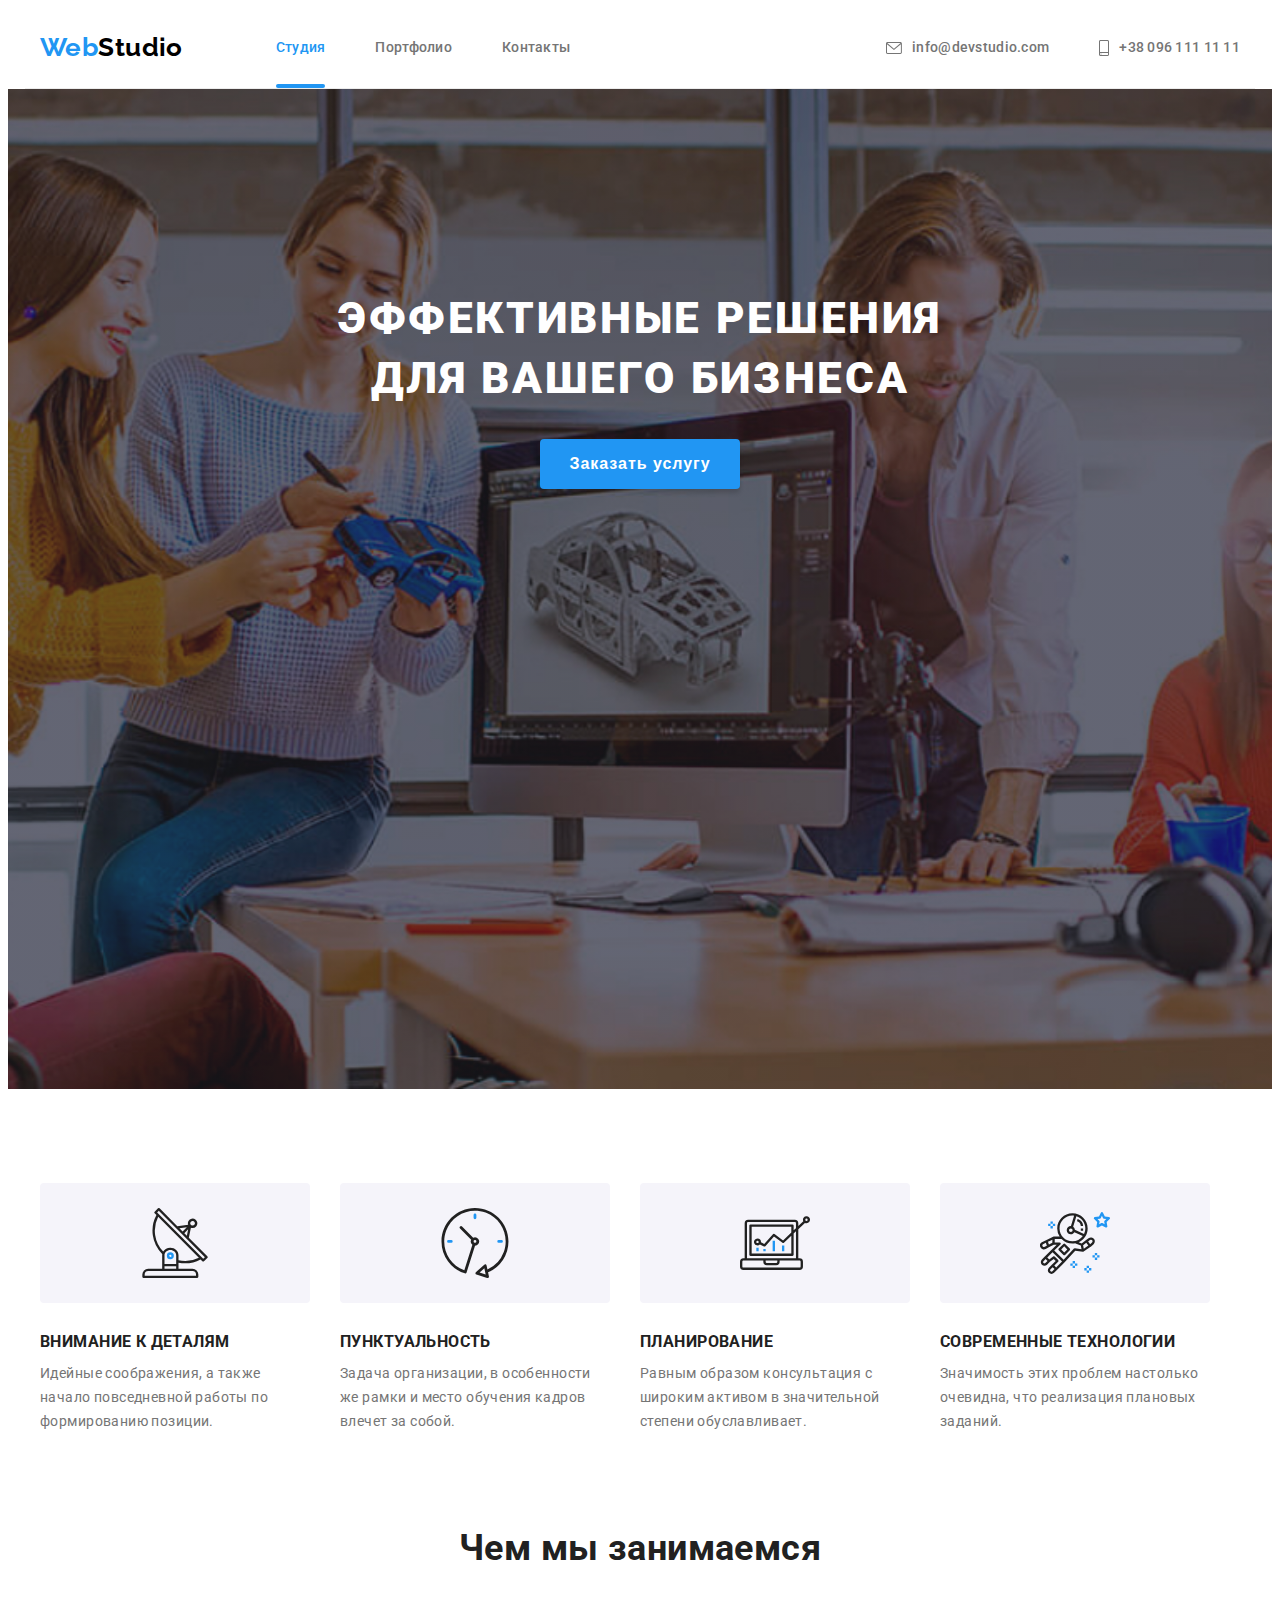
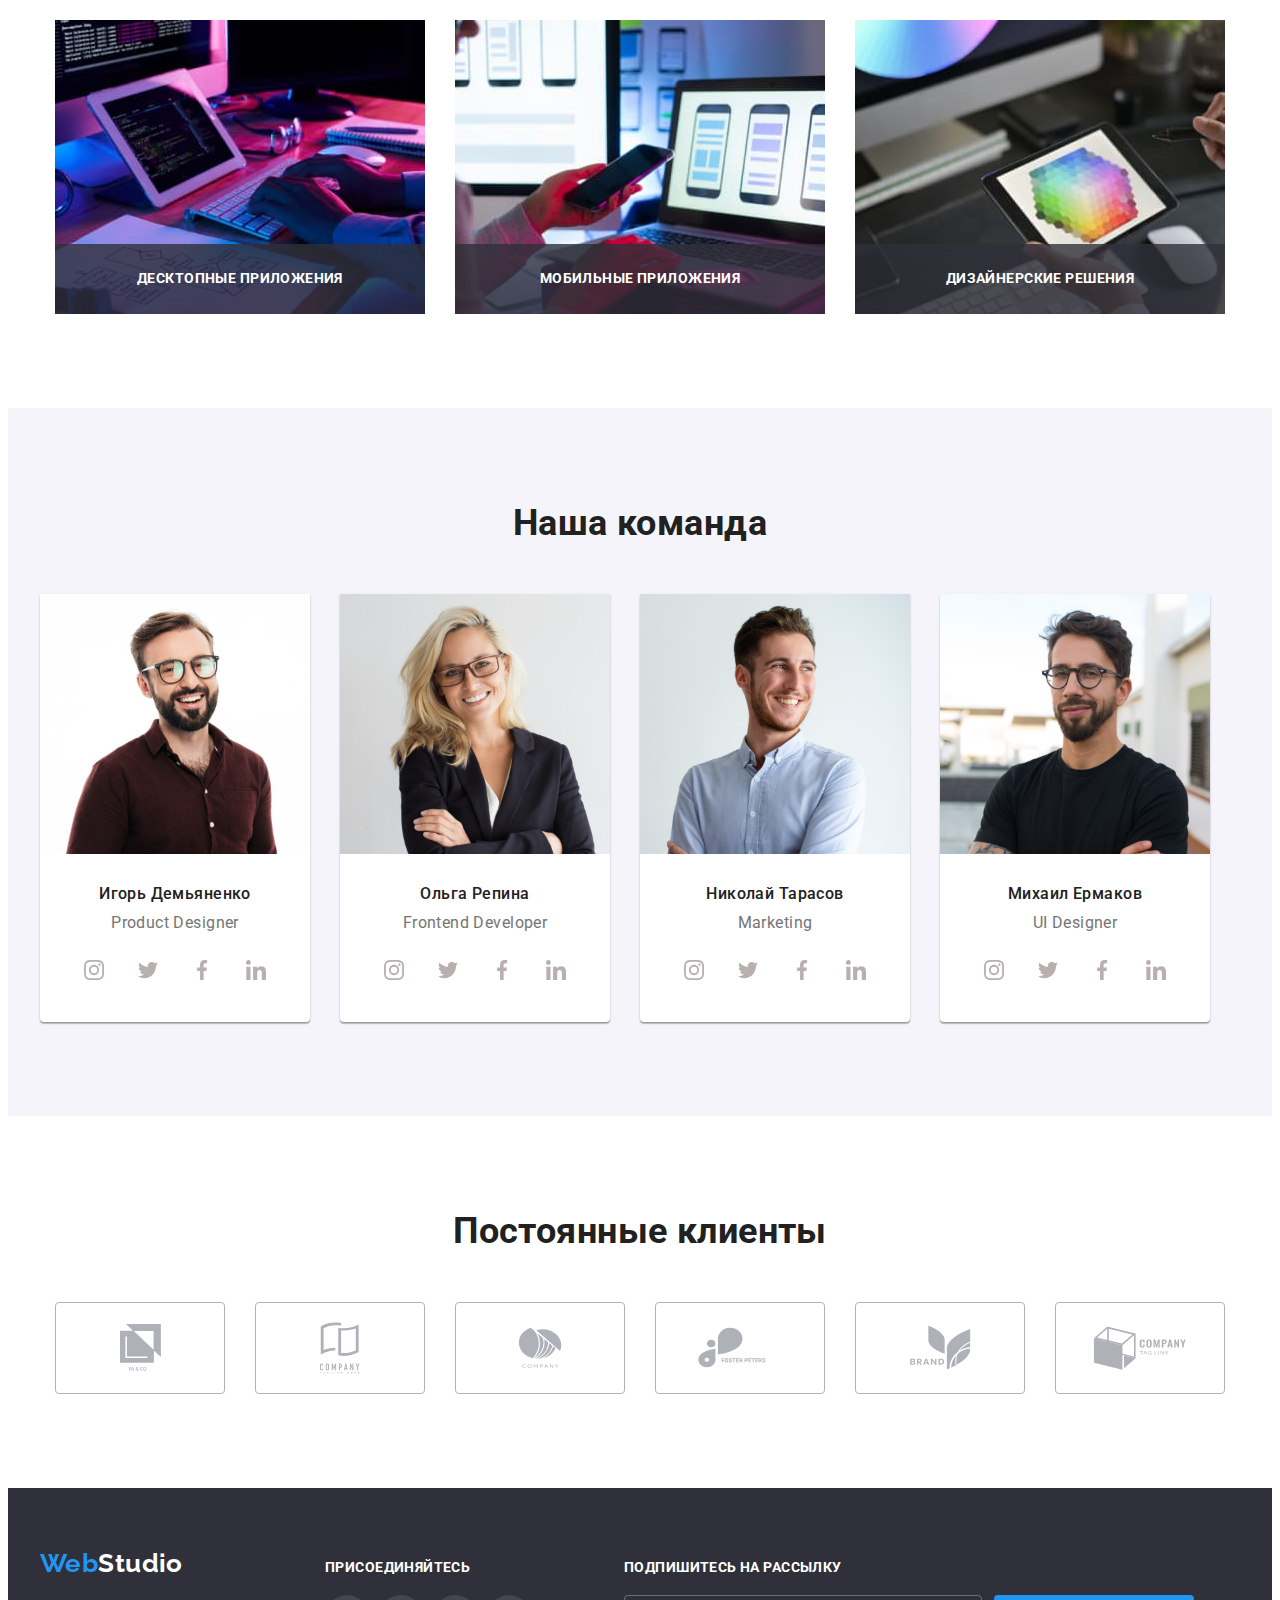
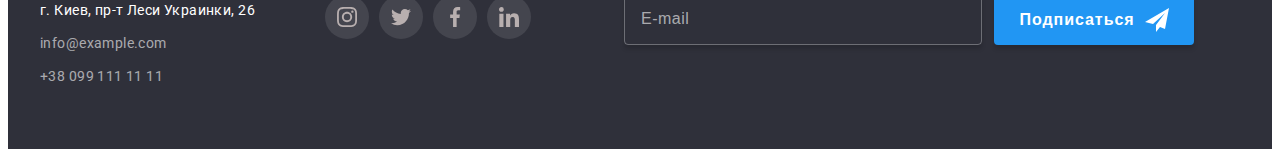
==== index.html @ f4051862 "add file" ====
<!DOCTYPE html>
<html lang="ru">
  <head>
    <meta charset="UTF-8" />
    <meta http-equiv="X-UA-Compatible" content="IE=edge" />
    <meta name="viewport" content="width=device-width, initial-scale=1.0" />
    <title>Studio</title>
    <link
      rel="stylesheet"
      href="https://cdnjs.cloudflare.com/ajax/libs/modern-normalize/1.1.0/modern-normalize.min.css"
      integrity="sha512-wpPYUAdjBVSE4KJnH1VR1HeZfpl1ub8YT/NKx4PuQ5NmX2tKuGu6U/JRp5y+Y8XG2tV+wKQpNHVUX03MfMFn9Q=="
      crossorigin="anonymous"
      referrerpolicy="no-referrer"
    />
    <link rel="preconnect" href="https://fonts.googleapis.com" />
    <link rel="preconnect" href="https://fonts.gstatic.com" crossorigin />
    <link
      href="https://fonts.googleapis.com/css2?family=Raleway:wght@700&family=Roboto:wght@400;500;700;900&display=swap"
      rel="stylesheet"
    />
    <link rel="stylesheet" href="./css/main.min.css" />
  </head>
  <body>
    <!-- шапка сайта -->
    <header class="header">
      <div class="conteiner header__conteiner">
        <nav class="nav">
          <a href="./index.html" lang="en" class="logo header__logo link"
            ><span class="logo__web">Web</span>Studio</a
          >
          <ul class="nav__list list">
            <li class="nav__item">
              <a href="./index.html" class="nav__link link nav__link_current"
                >Студия</a
              >
            </li>
            <li class="nav__item">
              <a href="./portfolio.html" class="nav__link link">Портфолио</a>
            </li>
            <li class="nav__item">
              <a href="" class="nav__link link">Контакты</a>
            </li>
          </ul>
        </nav>

        <ul class="contact-list list">
          <li class="contact-list__item">
            <a href="mailto:info@devstudio.com" class="contact-list__link link">
              <svg class="contact-list__icon" width="16" height="12">
                <use href="./images/icons.svg#icon-envelope"></use>
              </svg>
              info@devstudio.com</a
            >
          </li>
          <li class="contact-list__item">
            <a href="tel:+380961111111" class="contact-list__link link">
              <svg class="contact-list__icon" width="10" height="16">
                <use href="./images/icons.svg#icon-smartphone"></use>
              </svg>
              +38 096 111 11 11</a
            >
          </li>
        </ul>
      </div>
    </header>
    <!-- осн контент -->
    <main>
      <!-- банер герой -->
      <section class="hero hero__section">
        <div class="conteiner">
          <h1 class="hero__title">
            Эффективные решения <br />
            для вашего бизнеса
          </h1>
          <button type="button" class="button hero-btn" data-modal-open>
            Заказать услугу
          </button>
        </div>
      </section>

      <!-- особенности -->
      <section class="identity identity__section">
        <div class="conteiner">
          <h2 class="visually-hidden">Особенности</h2>
          <ul class="identity__list list">
            <li class="identity__item">
              <div class="identity__conteiner-icon">
                <svg class="identity__icon">
                  <use href="./images/icons.svg#icon-antenna-1"></use>
                </svg>
              </div>
              <h3 class="subtitle identity__subtitle">Внимание к деталям</h3>
              <p class="identity__description">
                Идейные соображения, а также начало повседневной работы по
                формированию позиции.
              </p>
            </li>
            <li class="identity__item">
              <div class="identity__conteiner-icon">
                <svg class="identity__icon">
                  <use href="./images/icons.svg#icon-clock-1"></use>
                </svg>
              </div>
              <h3 class="subtitle identity__subtitle">Пунктуальность</h3>
              <p class="identity__description">
                Задача организации, в особенности же рамки и место обучения
                кадров влечет за собой.
              </p>
            </li>
            <li class="identity__item">
              <div class="identity__conteiner-icon">
                <svg class="identity__icon">
                  <use href="./images/icons.svg#icon-diagram-1"></use>
                </svg>
              </div>
              <h3 class="subtitle identity__subtitle">Планирование</h3>
              <p class="identity__description">
                Равным образом консультация с широким активом в значительной
                степени обуславливает.
              </p>
            </li>
            <li class="identity__item">
              <div class="identity__conteiner-icon">
                <svg class="identity__icon">
                  <use href="./images/icons.svg#icon-astronaut-1"></use>
                </svg>
              </div>
              <h3 class="subtitle identity__subtitle">
                Современные технологии
              </h3>
              <p class="identity__description">
                Значимость этих проблем настолько очевидна, что реализация
                плановых заданий.
              </p>
            </li>
          </ul>
        </div>
      </section>

      <!-- чем мы занимаемся -->
      <section class="our-works section">
        <div class="conteiner">
          <h2 class="title">Чем мы занимаемся</h2>
          <ul class="our-works__list list">
            <li class="our-works__item">
              <img
                src="./images/what-we-are-doing/box1.jpg"
                alt="создание кода"
                width="370px"
                height="294px"
              />
              <p class="subtitle our-works__subtitle">Десктопные приложения</p>
            </li>
            <li class="our-works__item">
              <img
                src="./images/what-we-are-doing/box2.jpg"
                alt="синхронизация устройств"
                width="370px"
                height="294px"
              />
              <p class="subtitle our-works__subtitle">Мобильные приложения</p>
            </li>
            <li class="our-works__item">
              <img
                src="./images/what-we-are-doing/box3.jpg"
                alt="цветовая палитра"
                width="370px"
                height="294px"
              />
              <p class="subtitle our-works__subtitle">Дизайнерские решения</p>
            </li>
          </ul>
        </div>
      </section>

      <!-- Наша команда -->
      <section class="command section">
        <div class="conteiner">
          <h2 class="title">Наша команда</h2>
          <ul class="command__list list">
            <li class="command__item">
              <img
                src="./images/teams/igor.jpg"
                alt="Игорь Демьяненко"
                width="270"
                height="260"
              />
              <div class="command__content">
                <h3 class="command__name">Игорь Демьяненко</h3>
                <p class="command__position" lang="en">Product Designer</p>
                <ul class="social-link list">
                  <li class="social-link__items">
                    <a
                      href=""
                      class="social-link__link social-link__link_theme-light"
                    >
                      <svg class="social-link__icon">
                        <use href="./images/icons.svg#icon-instagram-2"></use>
                      </svg>
                    </a>
                  </li>
                  <li class="social-link__items">
                    <a
                      href=""
                      class="social-link__link social-link__link_theme-light"
                    >
                      <svg class="social-link__icon">
                        <use href="./images/icons.svg#icon-twitter-1"></use>
                      </svg>
                    </a>
                  </li>
                  <li class="social-link__items">
                    <a
                      href=""
                      class="social-link__link social-link__link_theme-light"
                    >
                      <svg class="social-link__icon">
                        <use href="./images/icons.svg#icon-facebook-1"></use>
                      </svg>
                    </a>
                  </li>
                  <li class="social-link__items">
                    <a
                      href=""
                      class="social-link__link social-link__link_theme-light"
                    >
                      <svg class="social-link__icon">
                        <use href="./images/icons.svg#icon-linkedin-1"></use>
                      </svg>
                    </a>
                  </li>
                </ul>
              </div>
            </li>
            <li class="command__item">
              <img
                src="./images/teams/olga.jpg"
                alt="Ольга Репина"
                width="270"
                height="260"
              />
              <div class="command__content">
                <h3 class="command__name">Ольга Репина</h3>
                <p class="command__position" lang="en">Frontend Developer</p>
                <ul class="social-link list">
                  <li class="social-link__items">
                    <a
                      href=""
                      class="social-link__link social-link__link_theme-light"
                    >
                      <svg class="social-link__icon">
                        <use href="./images/icons.svg#icon-instagram-2"></use>
                      </svg>
                    </a>
                  </li>
                  <li class="social-link__items">
                    <a
                      href=""
                      class="social-link__link social-link__link_theme-light"
                    >
                      <svg class="social-link__icon">
                        <use href="./images/icons.svg#icon-twitter-1"></use>
                      </svg>
                    </a>
                  </li>
                  <li class="social-link__items">
                    <a
                      href=""
                      class="social-link__link social-link__link_theme-light"
                    >
                      <svg class="social-link__icon">
                        <use href="./images/icons.svg#icon-facebook-1"></use>
                      </svg>
                    </a>
                  </li>
                  <li class="social-link__items">
                    <a
                      href=""
                      class="social-link__link social-link__link_theme-light"
                    >
                      <svg class="social-link__icon">
                        <use href="./images/icons.svg#icon-linkedin-1"></use>
                      </svg>
                    </a>
                  </li>
                </ul>
              </div>
            </li>
            <li class="command__item">
              <img
                src="./images/teams/nicolay.jpg"
                alt="Николай Тарасов"
                width="270"
                height="260"
              />
              <div class="command__content">
                <h3 class="command__name">Николай Тарасов</h3>
                <p class="command__position" lang="en">Marketing</p>
                <ul class="social-link list">
                  <li class="social-link__items">
                    <a
                      href=""
                      class="social-link__link social-link__link_theme-light"
                    >
                      <svg class="social-link__icon">
                        <use href="./images/icons.svg#icon-instagram-2"></use>
                      </svg>
                    </a>
                  </li>
                  <li class="social-link__items">
                    <a
                      href=""
                      class="social-link__link social-link__link_theme-light"
                    >
                      <svg class="social-link__icon">
                        <use href="./images/icons.svg#icon-twitter-1"></use>
                      </svg>
                    </a>
                  </li>
                  <li class="social-link__items">
                    <a
                      href=""
                      class="social-link__link social-link__link_theme-light"
                    >
                      <svg class="social-link__icon">
                        <use href="./images/icons.svg#icon-facebook-1"></use>
                      </svg>
                    </a>
                  </li>
                  <li class="social-link__items">
                    <a
                      href=""
                      class="social-link__link social-link__link_theme-light"
                    >
                      <svg class="social-link__icon">
                        <use href="./images/icons.svg#icon-linkedin-1"></use>
                      </svg>
                    </a>
                  </li>
                </ul>
              </div>
            </li>
            <li class="command__item">
              <img
                src="./images/teams/michael.jpg"
                alt="Михаил Ермаков"
                width="270"
                height="260"
              />
              <div class="command__content">
                <h3 class="command__name">Михаил Ермаков</h3>
                <p class="command__position" lang="en">UI Designer</p>
                <ul class="social-link list">
                  <li class="social-link__items">
                    <a
                      href=""
                      class="social-link__link social-link__link_theme-light"
                    >
                      <svg class="social-link__icon">
                        <use href="./images/icons.svg#icon-instagram-2"></use>
                      </svg>
                    </a>
                  </li>
                  <li class="social-link__items">
                    <a
                      href=""
                      class="social-link__link social-link__link_theme-light"
                    >
                      <svg class="social-link__icon">
                        <use href="./images/icons.svg#icon-twitter-1"></use>
                      </svg>
                    </a>
                  </li>
                  <li class="social-link__items">
                    <a
                      href=""
                      class="social-link__link social-link__link_theme-light"
                    >
                      <svg class="social-link__icon">
                        <use href="./images/icons.svg#icon-facebook-1"></use>
                      </svg>
                    </a>
                  </li>
                  <li class="social-link__items">
                    <a
                      href=""
                      class="social-link__link social-link__link_theme-light"
                    >
                      <svg class="social-link__icon">
                        <use href="./images/icons.svg#icon-linkedin-1"></use>
                      </svg>
                    </a>
                  </li>
                </ul>
              </div>
            </li>
          </ul>
        </div>
      </section>

      <!-- Наши клиенты -->
      <section class="clients section">
        <div class="conteiner">
          <h2 class="title">Постоянные клиенты</h2>
          <ul class="clients__list list">
            <li class="clients__item">
              <a href="" class="clients__link">
                <svg class="clients__logo" width="41px" height="47px">
                  <use href="./images/icons.svg#icon-group"></use>
                </svg>
              </a>
            </li>
            <li class="clients__item">
              <a href="" class="clients__link">
                <svg class="clients__logo" width="40px" height="52px">
                  <use href="./images/icons.svg#icon-group-1"></use>
                </svg>
              </a>
            </li>
            <li class="clients__item">
              <a href="" class="clients__link">
                <svg class="clients__logo" width="44px" height="41px">
                  <use href="./images/icons.svg#icon-group-2"></use>
                </svg>
              </a>
            </li>
            <li class="clients__item">
              <a href="" class="clients__link">
                <svg class="clients__logo" width="84px" height="41px">
                  <use href="./images/icons.svg#icon-group-3"></use>
                </svg>
              </a>
            </li>
            <li class="clients__item">
              <a href="" class="clients__link">
                <svg class="clients__logo" width="63px" height="45px">
                  <use href="./images/icons.svg#icon-group-4"></use>
                </svg>
              </a>
            </li>
            <li class="clients__item">
              <a href="" class="clients__link">
                <svg class="clients__logo" width="94px" height="44px">
                  <use href="./images/icons.svg#icon-group-5"></use>
                </svg>
              </a>
            </li>
          </ul>
        </div>
      </section>
    </main>
    <!--------------------------- подвал ------------------->
    <footer class="footer">
      <div class="conteiner footer__conteiner">
        <div class="footer__left-side">
          <a href="./index.html" lang="en" class="logo footer__logo link"
            ><span class="logo__web">Web</span>Studio</a
          >
          <address class="footer__address">
            <ul class="footer__address-list list">
              <li class="footer__address-item">
                <a
                  href="https://goo.gl/maps/Tfscf3zxBCujbscF6"
                  target="_blank"
                  rel="noopener noroferrer"
                  class="footer__address-link footer__address-link_white link"
                  >г. Киев, пр-т Леси Украинки, 26</a
                >
              </li>
              <li class="footer__address-item">
                <a
                  href="mailto:info@example.com"
                  class="footer__address-link link"
                  >info@example.com</a
                >
              </li>
              <li class="footer__address-item">
                <a href="tel:+380991111111" class="footer__address-link link"
                  >+38 099 111 11 11</a
                >
              </li>
            </ul>
          </address>
        </div>
        <div class="footer__center">
          <p class="footer__subtitle">присоединяйтесь</p>
          <ul class="social-link list">
            <li class="social-link__items">
              <a href="" class="social-link__link social-link__link_theme-dark">
                <svg class="social-link__icon">
                  <use href="./images/icons.svg#icon-instagram-2"></use>
                </svg>
              </a>
            </li>
            <li class="social-link__items">
              <a href="" class="social-link__link social-link__link_theme-dark">
                <svg class="social-link__icon">
                  <use href="./images/icons.svg#icon-twitter-1"></use>
                </svg>
              </a>
            </li>
            <li class="social-link__items">
              <a href="" class="social-link__link social-link__link_theme-dark">
                <svg class="social-link__icon">
                  <use href="./images/icons.svg#icon-facebook-1"></use>
                </svg>
              </a>
            </li>
            <li class="social-link__items">
              <a href="" class="social-link__link social-link__link_theme-dark">
                <svg class="social-link__icon">
                  <use href="./images/icons.svg#icon-linkedin-1"></use>
                </svg>
              </a>
            </li>
          </ul>
        </div>
        <div class="footer__right-side">
          <form class="footer__mail-form">
            <label class="footer__subtitle" for="footer-email"
              >Подпишитесь на рассылку</label
            >
            <div class="footer__mail-form-conteiner">
              <input
                class="footer__email"
                type="email"
                placeholder="E-mail"
                name="user-email"
                id="footer-email"
              />
              <button type="submit" class="button __form-btn">
                Подписаться
                <svg class="footer__form-btn-icon" width="24" height="24">
                  <use
                    class="send-icon"
                    href="./images/icons.svg#icon-icon-send"
                  ></use>
                </svg>
              </button>
            </div>
          </form>
        </div>
      </div>
    </footer>

    <!-- модальное окно -->
    <div class="backdrop is-hidden" data-modal>
      <div class="modal-window">
        <button
          type="button"
          class="close-button modal-window__close-button"
          aria-label="close"
          data-modal-close
        >
          <svg class="close-button__icon">
            <use href="./images/icons.svg#icon-close"></use>
          </svg>
        </button>

        <p class="modal-window__title">
          Оставьте свои данные, мы вам перезвоним
        </p>

        <form action="" class="call-form">
          <label for="user-name" class="call-form__textlabel">Имя</label>
          <div class="call-form__wrap">
            <input
              class="call-form__input"
              type="text"
              id="user-name"
              name="user-name"
              required
              minlength="2"
              pattern="^[A-Za-zА-Яа-яЁё]+$"
              title="Пример: Александра"
            />
            <svg class="call-form__icon" width="18" height="18">
              <use href="./images/icons.svg#icon-person"></use>
            </svg>
          </div>

          <label for="user-phone" class="call-form__textlabel">Телефон</label>
          <div class="call-form__wrap">
            <input
              class="call-form__input"
              type="tel"
              name="user-phone"
              id="user-phone"
              required
              pattern="[0-9]{10}"
              title="0931112233"
            />
            <svg class="call-form__icon" width="18" height="18">
              <use href="./images/icons.svg#icon-phone"></use>
            </svg>
          </div>

          <label for="user-email" class="call-form__textlabel">Почта</label>
          <div class="call-form__wrap">
            <input
              class="call-form__input"
              type="email"
              name="user-email"
              id="user-email"
            />
            <svg class="call-form__icon" width="18" height="18">
              <use href="./images/icons.svg#icon-email"></use>
            </svg>
          </div>

          <label for="user-comment" class="call-form__textlabel"
            >Комментарии</label
          >
          <textarea
            class="call-form__comment"
            name="user-comment"
            id="user-comment"
            placeholder="Введите текст"
          ></textarea>

          <div class="agree-form">
            <input
              type="checkbox"
              id="agree-form-check"
              class="agree-form__checkbox visually-hidden"
              required
            />
            <label for="agree-form-check" class="agree-form__text"
              >Соглашаюсь с рассылкой и принимаю&nbsp;
              <a href="" class="agree-form__link">Условия договора</a></label
            >
          </div>

          <button type="submit" class="button call-form__btn">Отправить</button>
        </form>
      </div>
    </div>

    <script src="./js/modal.js"></script>
  </body>
</html>
---- css/main.min.css ----
:root{--title-color: #212121;--main-color: #757575;--acent-color: #2196f3;--time-animation: 250ms;--cubic-bezier: cubic-bezier(0.4, 0, 0.2, 1)}.visually-hidden{position:absolute !important;clip:rect(1px 1px 1px 1px);clip:rect(1px, 1px, 1px, 1px);padding:0 !important;border:0 !important;height:1px !important;width:1px !important;overflow:hidden}h1,h2,h3,h4,h5,h6,p{margin-top:0;margin-bottom:0}ul,ol{margin-top:0;margin-bottom:0;padding-left:0}img{display:block;max-width:100%;height:auto}.list{list-style:none}.link{text-decoration:none}body{font-family:'Roboto', sans-serif;font-style:normal;font-weight:400;font-size:14px;letter-spacing:0.03em;color:var(--main-color);background-color:#fff}.section{padding-top:94px;padding-bottom:94px}.section:nth-child(2n){background:#f5f4fa}.conteiner{width:1200px;margin-left:auto;margin-right:auto;padding-left:15px;padding-right:15px}.title{margin-bottom:50px;text-align:center;font-weight:700;font-size:36px;line-height:1.17;color:var(--title-color)}.logo{display:block;font-family:'Raleway', sans-serif;color:#000000;font-style:normal;font-weight:700;font-size:26px;line-height:31px}.logo__web{color:var(--acent-color)}.button{display:flex;flex-wrap:nowrap;justify-content:center;align-items:center;min-width:200px;height:50px;background:var(--acent-color);box-shadow:0px 4px 4px rgba(0,0,0,0.15);border-radius:4px;border:none;font-weight:700;font-size:16px;line-height:1.87;letter-spacing:0.06em;color:#ffffff;cursor:pointer;transition:background-color var(--time-animation) var(--cubic-bezier)}.button:hover{background-color:#188ce8}.subtitle{font-weight:700;line-height:1.14;text-transform:uppercase}.social-link{display:flex;justify-content:space-between;min-width:206px}.social-link__icon{width:20px;height:20px}.social-link__link{width:44px;height:44px;border-radius:50%;display:flex;align-items:center;justify-content:center;fill:#b8afaf;transition-property:fill, background-color;transition-duration:var(--time-animation);transition-timing-function:var(--cubic-bezier)}.social-link__link:hover,.social-link__link:focus{fill:#fff;background-color:var(--acent-color)}.social-link__link_theme-light{background-color:#fff}.social-link__link_theme-dark{background-color:rgba(255,255,255,0.1)}.backdrop{position:fixed;top:0;left:0;width:100%;height:100vh;background-color:rgba(0,0,0,0.2);opacity:1;visibility:visible;pointer-events:auto;transform:scale(1);transition-property:opacity, visibility, scale;transition-duration:var(--time-animation);transition-timing-function:var(--cubic-bezier)}.modal-window{position:absolute;top:50%;left:50%;transform:translate(-50%, -50%);width:528px;padding:40px;background-color:#ffffff;box-shadow:0px 1px 3px rgba(0,0,0,0.12),0px 1px 1px rgba(0,0,0,0.14),0px 2px 1px rgba(0,0,0,0.2);border-radius:4px;font-size:12px;line-height:1.17;letter-spacing:0.01em;color:var(--main-color);transition-duration:var(--time-animation);transition-timing-function:var(--cubic-bezier)}.modal-window__title{margin-bottom:12px;font-weight:700;font-size:20px;line-height:1.15;text-align:center;color:var(--title-color)}.is-hidden{opacity:0;visibility:hidden;pointer-events:none;transform:scale(0)}.modal-window__close-button{position:absolute;top:8px;right:8px}.close-button{width:30px;height:30px;padding:0;display:flex;align-items:center;justify-content:center;cursor:pointer;background:#ffffff;border:1px solid rgba(0,0,0,0.1);border-radius:50%}.close-button__icon{width:18px;height:18px;fill:#000;transition:fill var(--time-animation) var(--cubic-bezier)}.close-button__icon:focus,.close-button__icon:hover{outline:none}.close-button:focus .close-button__icon,.close-button:hover .close-button__icon{fill:var(--acent-color)}.agree-form__text{line-height:1.71;letter-spacing:0.03em;display:flex;margin-bottom:30px;padding-left:11px}.agree-form__text::before{display:block;content:'';width:16px;height:15px;border:2px solid #000;border-radius:2px;cursor:pointer;margin-right:8px;transition-property:background-color, background-image, border-color, box-shadow;transition-duration:var(--time-animation);transition-timing-function:var(--cubic-bezier)}.agree-form__checkbox:checked+.agree-form__text::before{background-color:var(--acent-color);background-image:url(../images/icon-check.svg);background-size:contain;background-origin:border-box;border-color:transparent;box-shadow:none}.agree-form__link{color:var(--acent-color)}.call-form__btn{margin:0 auto}.header__conteiner{display:flex;align-items:center;justify-content:space-between;border-bottom:1px solid #ececec;background-color:#ffffff}.header__logo{margin-right:93px}.nav{display:flex;align-items:center}.nav__list{display:flex;align-items:center;font-weight:500;line-height:1.14;letter-spacing:0.02em}.nav__item{position:relative}.nav__item:not(:last-child){margin-right:50px}.nav__link{color:var(--main-color);padding-top:32px;padding-bottom:32px;display:flex;align-items:center;transition:color var(--time-animation) var(--cubic-bezier)}.nav__link:hover,.nav__link:focus{color:var(--acent-color)}.nav__link_current{color:var(--acent-color)}.nav__link_current::after{position:absolute;bottom:0;left:0;content:'';width:100%;height:4px;background-color:var(--acent-color);border-radius:4px;margin-bottom:0%}.contact-list{display:flex;align-items:center;font-weight:500;line-height:1.14;letter-spacing:0.02em}.contact-list__item:not(:last-child){margin-right:50px}.contact-list__link{color:var(--main-color);padding-top:32px;padding-bottom:32px;display:flex;align-items:center;transition:color var(--time-animation) var(--cubic-bezier)}.contact-list__link:focus,.contact-list__link:hover{color:var(--acent-color)}.contact-list__icon{fill:var(--main-color);margin-right:10px;transition:fill var(--time-animation) var(--cubic-bezier)}.contact-list__link:hover .contact-list__icon,.contact-list__link:focus .contact-list__icon{fill:var(--acent-color)}.hero{background-color:#c4c4c4;background-image:linear-gradient(rgba(47,48,58,0.4), rgba(47,48,58,0.4)),url("../images/hero/hero.jpg");background-repeat:no-repeat;background-position:center;background-size:cover;max-width:1600px;height:600px}.hero__section{margin-left:auto;margin-right:auto;padding-top:200px;padding-bottom:200px}.hero__title{text-align:center;margin-bottom:30px;font-weight:900;font-size:44px;line-height:1.36;letter-spacing:0.06em;text-transform:uppercase;color:#ffffff}.hero-btn{margin-left:auto;margin-right:auto}.identity__section{padding-top:94px}.identity__list{display:flex}.identity__item{width:270px;margin-right:30px}.identity__item:last-child{margin-right:0px}.identity__subtitle{color:var(--title-color);margin-bottom:10px}.identity__description{line-height:1.71}.identity__conteiner-icon{width:270px;height:120px;display:flex;align-items:center;justify-content:center;background:#f5f4fa;border-radius:4px;margin-bottom:30px}.identity__icon{width:70px;height:70px}.our-works__list{display:flex;justify-content:center}.our-works__item{position:relative}.our-works__item:not(:last-child){margin-right:30px}.our-works__subtitle{position:absolute;right:0;left:0;bottom:0;padding-top:27px;padding-bottom:27px;text-align:center;color:#ffffff;background:rgba(47,48,58,0.8)}.command__list{display:flex}.command__item{background:#ffffff;width:270px;box-shadow:0px 1px 3px rgba(0,0,0,0.12),0px 1px 1px rgba(0,0,0,0.14),0px 2px 1px rgba(0,0,0,0.2);border-radius:0px 0px 4px 4px}.command__item:not(:last-child){margin-right:30px}.command__content{padding:30px 32px}.command__name{font-weight:500;font-size:16px;line-height:1.19;color:var(--title-color);margin-bottom:10px;text-align:center}.command__position{font-size:16px;line-height:1.19;text-align:center;margin-bottom:16px}.clients__list{display:flex;flex-wrap:wrap;justify-content:center}.clients__item:not(:nth-child(6n)){margin-right:30px}.clients__link{width:170px;height:92px;border:1px solid #afb1b8;box-sizing:border-box;border-radius:4px;display:flex;padding:16px 32px;align-items:center;justify-content:center;fill:#afb1b8;transition-property:fill, border-color;transition-duration:var(--time-animation);transition-timing-function:var(--cubic-bezier)}.clients__link:hover,.clients__link:focus{fill:var(--acent-color);border-color:var(--acent-color)}.footer{background-color:#2f303a}.footer__conteiner{display:flex;padding-top:60px;padding-bottom:60px;align-items:baseline}.footer__left-side{display:flex;flex-direction:column;min-width:206px}.footer__center{margin-left:70px}.footer__right-side{margin-left:93px}.footer__subtitle{font-weight:bold;font-size:14px;line-height:16px;letter-spacing:0.03em;text-transform:uppercase;color:#ffffff;margin-bottom:20px}.footer__logo{color:#ffffff;margin-bottom:20px}.footer__address-item:not(:last-child){margin-bottom:9px}.footer__address-link{font-style:normal;line-height:1.71;color:rgba(255,255,255,0.6);transition:color 250ms var(--cubic-bezier)}.footer__address-link_white{color:#ffffff}.footer__address-link:hover,.footer__address-link:focus{color:var(--acent-color)}.footer__form-btn-icon{margin-left:10px}.footer__mail-form{display:flex;flex-direction:column}.footer__mail-form-conteiner{display:flex}.footer__email{width:358px;height:50px;padding:15px 16px;border:1px solid rgba(255,255,255,0.3);box-sizing:border-box;box-shadow:0px 4px 4px rgba(0,0,0,0.15);border-radius:4px;background-color:transparent;margin-right:12px;color:#ffffff;cursor:pointer;transition-property:border-color;transition-duration:var(--time-animation);transition-timing-function:var(--cubic-bezier)}.footer__email::placeholder{font-size:16px;line-height:1.25;letter-spacing:0.03em;color:rgba(255,255,255,0.6)}.footer__email:not(:placeholder-shown):focus{border-color:var(--acent-color)}.footer__email:focus{outline:none}.call-form{display:flex;flex-direction:column}.call-form__textlabel{margin-bottom:4px}.call-form__wrap{position:relative;margin-bottom:10px}.call-form__input{width:100%;height:40px;border:1px solid rgba(33,33,33,0.2);box-sizing:border-box;border-radius:4px;padding:12px 42px;cursor:pointer;transition:border-color var(--time-animation) var(--cubic-bezier)}.call-form__input:focus,.call-form__input:hover{border-color:var(--acent-color);outline:none}.call-form__icon{position:absolute;top:50%;left:12px;transform:translateY(-50%);fill:var(--title-color);transition:fill var(--time-animation) var(--cubic-bezier)}.modal-form-input:hover ~ .call-form__icon,.modal-form-input:focus ~ .call-form__icon{fill:var(--acent-color);outline:none}.call-form__comment{height:120px;width:100%;border:1px solid rgba(33,33,33,0.2);box-sizing:border-box;border-radius:4px;resize:none;padding:12px 16px;margin-bottom:20px;cursor:pointer;transition:border-color var(--time-animation) var(--cubic-bezier)}.call-form__comment::placeholder{color:rgba(117,117,117,0.5)}.call-form__comment:focus,.call-form__comment:hover{border-color:var(--acent-color);outline:none}.portfolio__section{padding-top:94px;padding-bottom:94px;background:#ffffff}.filter__list{display:flex;justify-content:center;margin-bottom:50px}.filter__item+.filter__item{margin-left:8px}.filter__button{font-weight:500;font-size:16px;line-height:1.62;color:var(--title-color);background-color:#f5f4fa;cursor:pointer;padding:9px 22px;border:transparent;border-radius:4px;transition-property:color, background-color, box-shadow;transition-duration:var(--time-animation);transition-timing-function:var(--cubic-bezier)}.filter__button:focus,.filter__button:hover{color:#fff;background-color:var(--acent-color);box-shadow:0px 3px 1px rgba(0,0,0,0.1),0px 1px 2px rgba(0,0,0,0.08),0px 2px 2px rgba(0,0,0,0.12)}.card__list{display:flex;flex-wrap:wrap}.card__item{background:#ffffff;width:calc((100% - 60px) / 3);margin-right:30px;margin-bottom:30px;border:1px solid #eeeeee;transition-property:box-shadow;transition-duration:var(--time-animation);transition-timing-function:var(--cubic-bezier)}.card__item:nth-child(3n){margin-right:0px}.card__item:nth-last-child(-n+3){margin-bottom:0px}.product__content{padding:20px 24px}.product__title{font-weight:700;font-size:18px;line-height:2;letter-spacing:0.06em;color:var(--title-color);margin-bottom:4px}.product__subtitle{font-size:16px;line-height:1.87;color:var(--main-color)}.product__image{position:relative;overflow:hidden}.product__link{color:var(--main-color);display:block}.product__link:focus,.product__link:hover{box-shadow:0px 1px 1px rgba(0,0,0,0.12),0px 4px 4px rgba(0,0,0,0.06),1px 4px 6px rgba(0,0,0,0.16)}.product__description{position:absolute;top:0;left:0;display:flex;align-items:center;height:100%;width:100%;margin-top:0;padding:24px;font-size:18px;line-height:1.56;color:#ffffff;background-color:rgba(33,150,243,0.9);overflow:auto;transform:translateY(100%);transition-property:transform;transition-duration:var(--time-animation);transition-timing-function:var(--cubic-bezier)}.product__link:focus .product__description,.product__link:hover .product__description{transform:translateY(0)}
/*# sourceMappingURL=main.min.css.map */
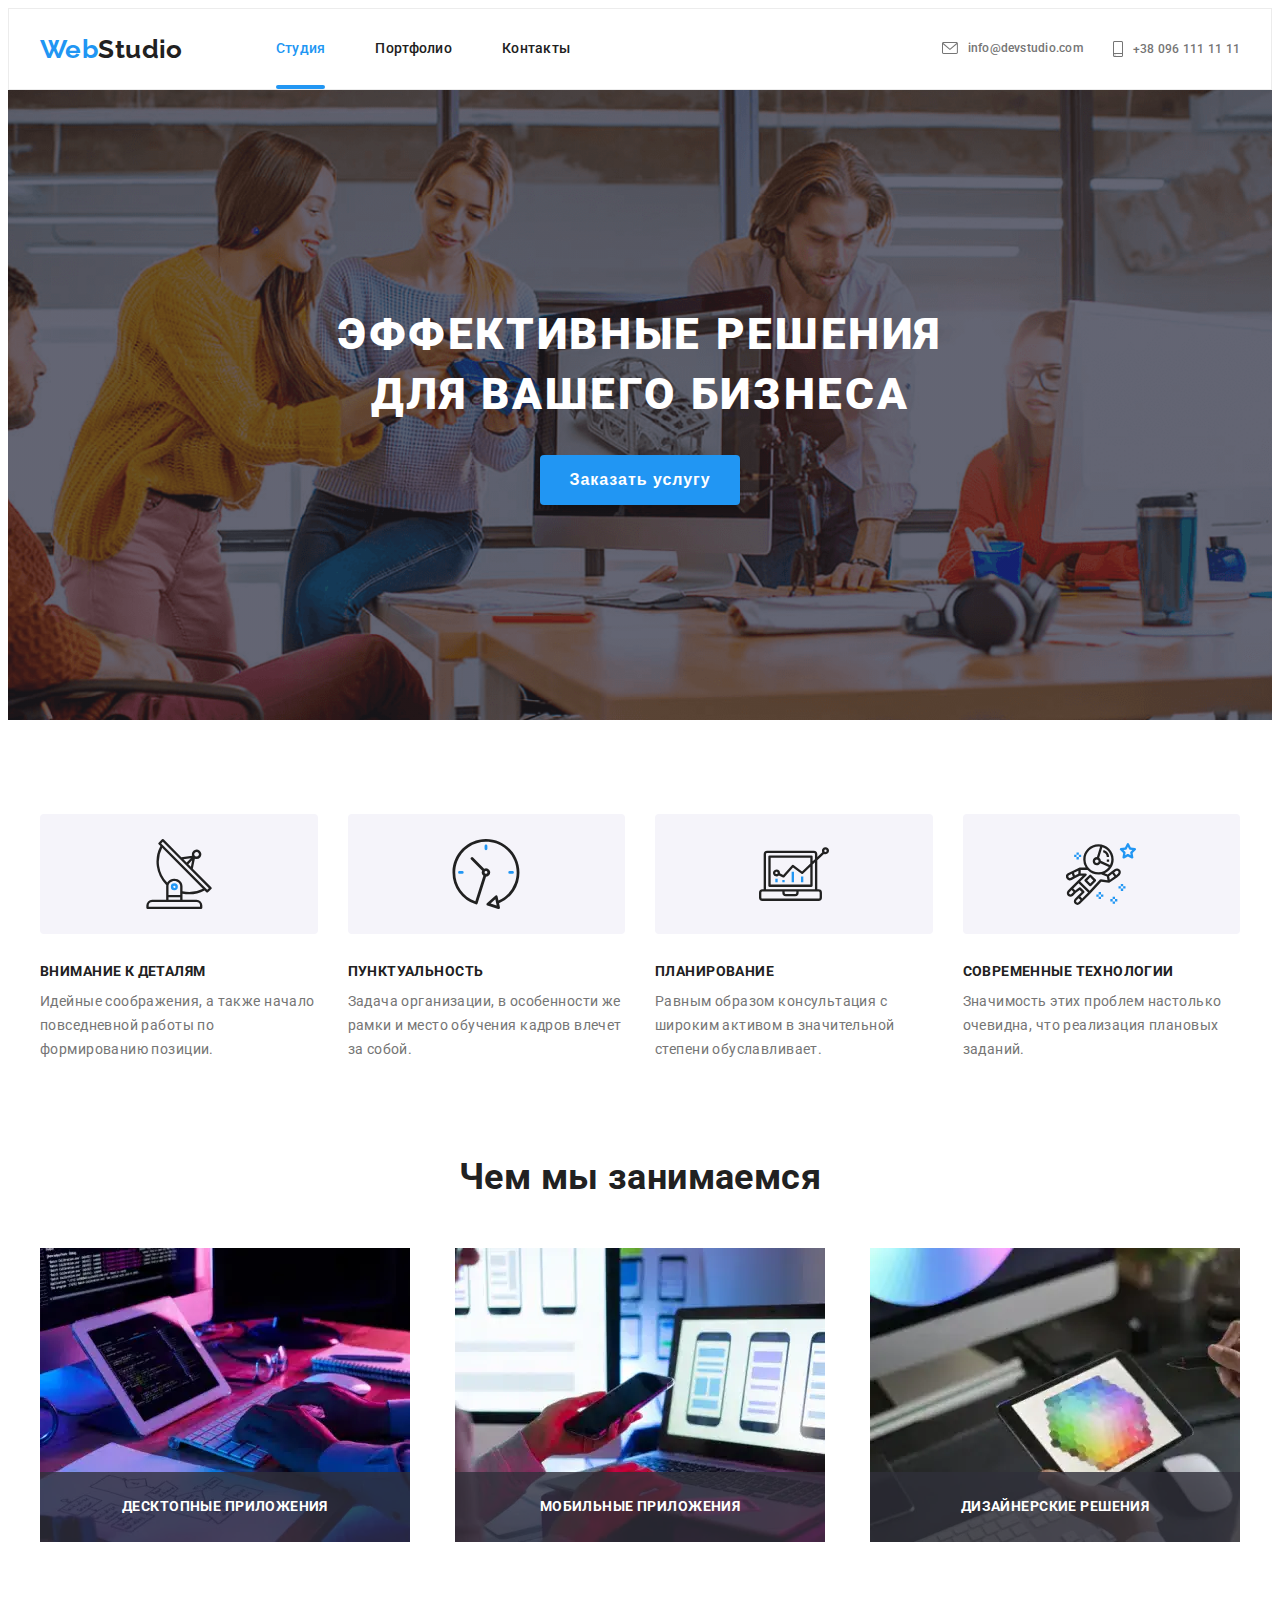
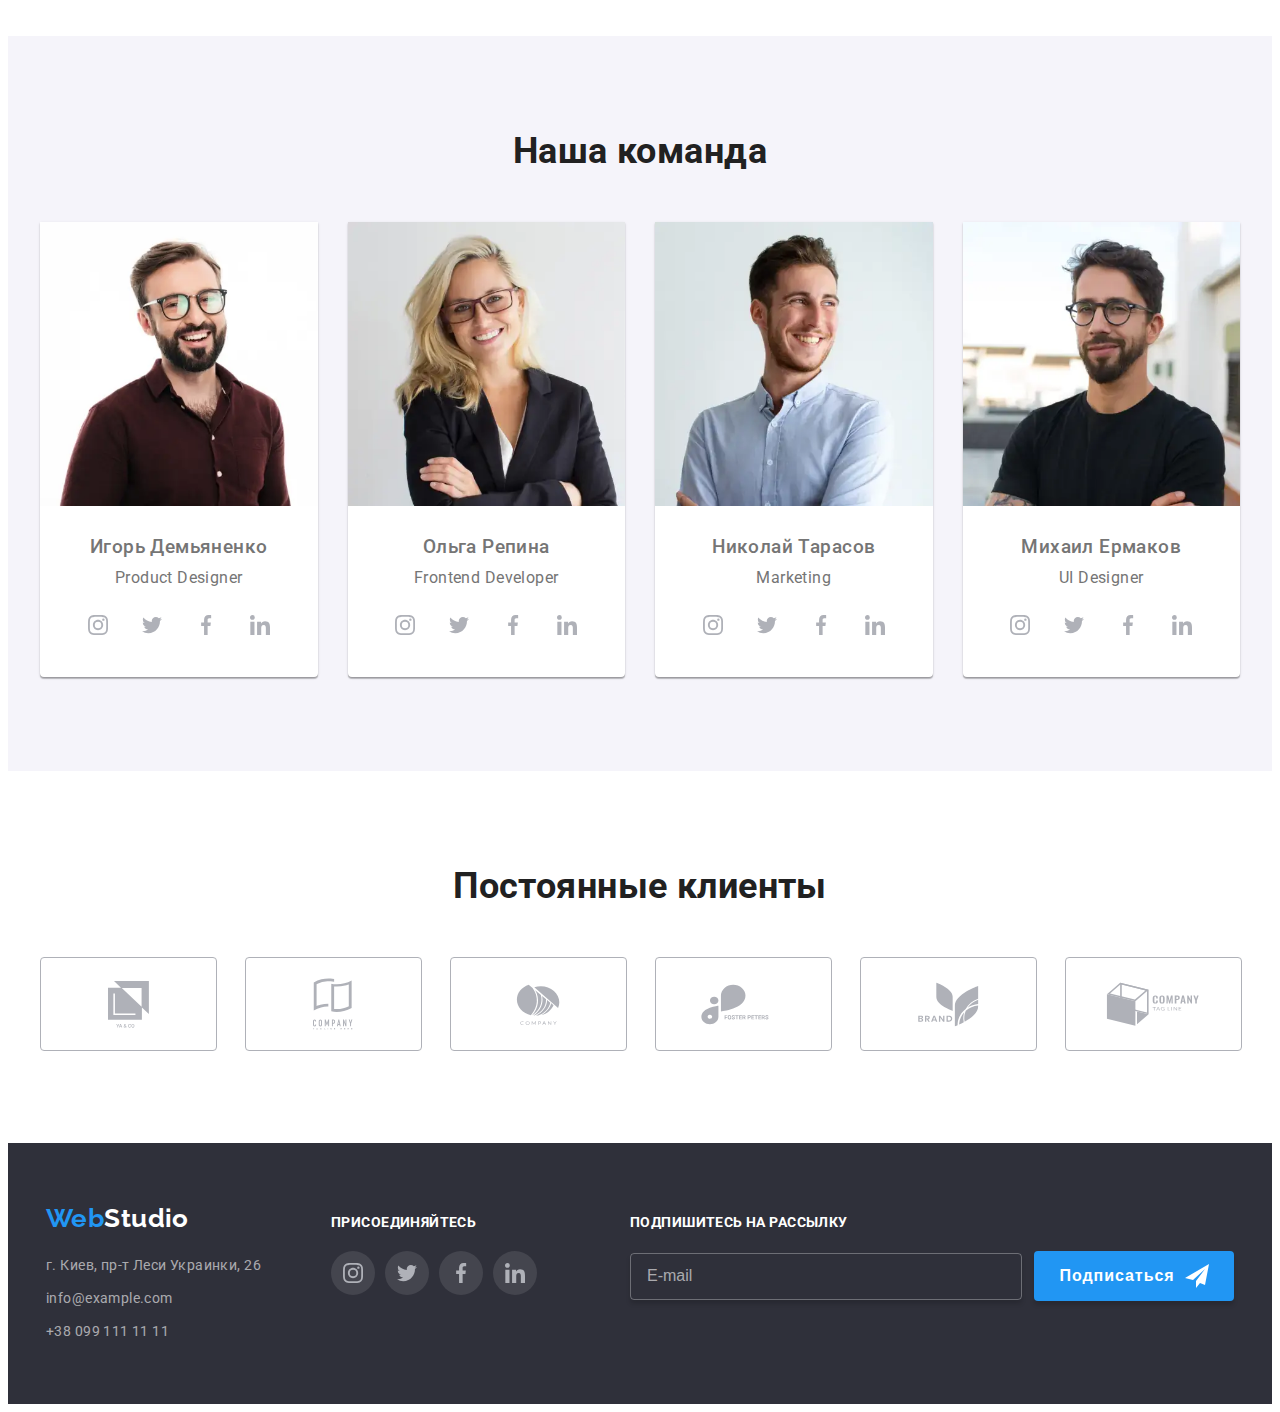
==== commit b8173889: "a" ====
--- a/index.html
+++ b/index.html
@@ -25,7 +25,10 @@
     <header class="header">
       <div class="conteiner header__conteiner">
         <nav class="nav">
-          <a href="./index.html" lang="en" class="logo header__logo link"
+          <a
+            href="./index.html"
+            lang="en"
+            class="logo logo_theme-light header__logo link"
             ><span class="logo__web">Web</span>Studio</a
           >
           <ul class="nav__list list">
@@ -38,7 +41,7 @@
               <a href="./portfolio.html" class="nav__link link">Портфолио</a>
             </li>
             <li class="nav__item">
-              <a href="" class="nav__link link">Контакты</a>
+              <a href="#footer__address" class="nav__link link">Контакты</a>
             </li>
           </ul>
         </nav>
@@ -46,7 +49,7 @@
         <ul class="contact-list list">
           <li class="contact-list__item">
             <a href="mailto:info@devstudio.com" class="contact-list__link link">
-              <svg class="contact-list__icon" width="16" height="12">
+              <svg class="contact-list__icon contact-list__icon_email">
                 <use href="./images/icons.svg#icon-envelope"></use>
               </svg>
               info@devstudio.com</a
@@ -54,20 +57,105 @@
           </li>
           <li class="contact-list__item">
             <a href="tel:+380961111111" class="contact-list__link link">
-              <svg class="contact-list__icon" width="10" height="16">
+              <svg class="contact-list__icon contact-list__icon_phone">
                 <use href="./images/icons.svg#icon-smartphone"></use>
               </svg>
               +38 096 111 11 11</a
             >
           </li>
         </ul>
+
+        <button
+          type="button"
+          class="burger-btn"
+          aria-label="открыть меню"
+          data-menu-open
+        >
+          <svg class="burger-btn-icon">
+            <use href="./images/icons.svg#icon-burger"></use>
+          </svg>
+        </button>
+      </div>
+
+      <!-- мобильное меню -->
+
+      <div class="mobile-menu" data-menu>
+        <button
+          type="button"
+          class="mobile-menu__close_button"
+          aria-label="закрыть меню"
+          data-menu-close
+        >
+          <svg class="mobile-menu__close_button-icon">
+            <use href="./images/icons.svg#icon-close"></use>
+          </svg>
+        </button>
+
+        <nav class="mobile-menu__nav">
+          <ul class="mobile-menu__nav-list list">
+            <li class="mobile-menu__nav-item">
+              <a
+                href="./index.html"
+                class="mobile-menu__nav-link link mobile-menu__nav-link_current"
+                >Студия</a
+              >
+            </li>
+            <li class="mobile-menu__nav-item">
+              <a href="./portfolio.html" class="mobile-menu__nav-link link"
+                >Портфолио</a
+              >
+            </li>
+            <li class="mobile-menu__nav-item">
+              <a href="" class="mobile-menu__nav-link link">Контакты</a>
+            </li>
+          </ul>
+        </nav>
+
+        <div class="mobile-menu__conteiner">
+          <ul class="mobile-menu__contact list">
+            <li class="mobile-menu__contact-item">
+              <a
+                href="tel:+380961111111"
+                class="
+                  mobile-menu__contact-link mobile-menu__contact-link_accent
+                  link
+                "
+              >
+                +38 096 111 11 11</a
+              >
+            </li>
+            <li class="mobile-menu__contact-item">
+              <a
+                href="mailto:info@devstudio.com"
+                class="mobile-menu__contact-link link"
+              >
+                info@devstudio.com</a
+              >
+            </li>
+          </ul>
+
+          <ul class="mobile-menu__social list">
+            <li class="mobile-menu__social-item">
+              <a href="#" class="mobile-menu__social-link">Instagram</a>
+            </li>
+            <li class="mobile-menu__social-item">
+              <a href="#" class="mobile-menu__social-link">Twitter</a>
+            </li>
+            <li class="mobile-menu__social-item">
+              <a href="#" class="mobile-menu__social-link">Facebook</a>
+            </li>
+            <li class="mobile-menu__social-item">
+              <a href="#" class="mobile-menu__social-link">LinkedIn</a>
+            </li>
+          </ul>
+        </div>
       </div>
     </header>
     <!-- осн контент -->
     <main>
       <!-- банер герой -->
-      <section class="hero hero__section">
-        <div class="conteiner">
+      <section class="hero">
+        <div class="conteiner hero__conteiner">
           <h1 class="hero__title">
             Эффективные решения <br />
             для вашего бизнеса
@@ -79,7 +167,7 @@
       </section>
 
       <!-- особенности -->
-      <section class="identity identity__section">
+      <section class="identity identity__section section">
         <div class="conteiner">
           <h2 class="visually-hidden">Особенности</h2>
           <ul class="identity__list list">
@@ -135,60 +223,127 @@
             </li>
           </ul>
         </div>
+
+        <!-- чем мы занимаемся -->
+        <section class="our-works our-works__conteiner">
+          <div class="conteiner">
+            <h2 class="title">Чем мы занимаемся</h2>
+            <ul class="our-works__list list">
+              <li class="our-works__item">
+                <picture>
+                  <source
+                    media="(min-width:1200px)"
+                    srcset="
+                      ./images/what-we-are-doing/img1.webp    1x,
+                      ./images/what-we-are-doing/img1@2x.webp 2x
+                    "
+                    type="image/webp"
+                  />
+
+                  <source
+                    media="min-width:1200px"
+                    srcset="
+                      ./images/what-we-are-doing/img1.jpg    1x,
+                      ./images/what-we-are-doing/img1@2x.jpg 2x
+                    "
+                    type="image/jpeg"
+                  />
+
+                  <img src="#" alt="создание кода" />
+                </picture>
+
+                <p class="subtitle our-works__subtitle">
+                  Десктопные приложения
+                </p>
+              </li>
+              <li class="our-works__item">
+                <picture>
+                  <source
+                    media="(min-width:1200px)"
+                    srcset="
+                      ./images/what-we-are-doing/img2.webp    1x,
+                      ./images/what-we-are-doing/img2@2x.webp 2x
+                    "
+                    type="image/webp"
+                  />
+
+                  <source
+                    media="min-width:1200px"
+                    srcset="
+                      ./images/what-we-are-doing/img2.jpg    1x,
+                      ./images/what-we-are-doing/img2@2x.jpg 2x
+                    "
+                    type="image/jpeg"
+                  />
+
+                  <img src="#" alt="синхронизация устройств" />
+                </picture>
+                <!-- <img
+             
+                  width="370px"
+                  height="294px"
+                /> -->
+                <p class="subtitle our-works__subtitle">Мобильные приложения</p>
+              </li>
+              <li class="our-works__item">
+                <picture>
+                  <source
+                    media="(min-width:1200px)"
+                    srcset="
+                      ./images/what-we-are-doing/img3.webp    1x,
+                      ./images/what-we-are-doing/img3@2x.webp 2x
+                    "
+                    type="image/webp"
+                  />
+
+                  <source
+                    media="min-width:1200px"
+                    srcset="
+                      ./images/what-we-are-doing/img3.jpg    1x,
+                      ./images/what-we-are-doing/img3@2x.jpg 2x
+                    "
+                    type="image/jpeg"
+                  />
+
+                  <img src="#" alt="цветовая палитра" />
+                </picture>
+
+                <p class="subtitle our-works__subtitle">Дизайнерские решения</p>
+              </li>
+            </ul>
+          </div>
+        </section>
       </section>
 
-      <!-- чем мы занимаемся -->
-      <section class="our-works section">
-        <div class="conteiner">
-          <h2 class="title">Чем мы занимаемся</h2>
-          <ul class="our-works__list list">
-            <li class="our-works__item">
-              <img
-                src="./images/what-we-are-doing/box1.jpg"
-                alt="создание кода"
-                width="370px"
-                height="294px"
-              />
-              <p class="subtitle our-works__subtitle">Десктопные приложения</p>
-            </li>
-            <li class="our-works__item">
-              <img
-                src="./images/what-we-are-doing/box2.jpg"
-                alt="синхронизация устройств"
-                width="370px"
-                height="294px"
-              />
-              <p class="subtitle our-works__subtitle">Мобильные приложения</p>
-            </li>
-            <li class="our-works__item">
-              <img
-                src="./images/what-we-are-doing/box3.jpg"
-                alt="цветовая палитра"
-                width="370px"
-                height="294px"
-              />
-              <p class="subtitle our-works__subtitle">Дизайнерские решения</p>
-            </li>
-          </ul>
-        </div>
-      </section>
-
       <!-- Наша команда -->
-      <section class="command section">
+      <section class="command section section_grey">
         <div class="conteiner">
           <h2 class="title">Наша команда</h2>
           <ul class="command__list list">
             <li class="command__item">
-              <img
-                src="./images/teams/igor.jpg"
-                alt="Игорь Демьяненко"
-                width="270"
-                height="260"
-              />
+              <picture>
+                <source
+                  srcset="
+                    ./images/teams/img.webp    1x,
+                    ./images/teams/img@2x.webp 2x
+                  "
+                  type="image/webp"
+                />
+                <source
+                  srcset="
+                    ./images/teams/img.jpg    1x,
+                    ./images/teams/img@2x.jpg 2x
+                  "
+                  type="image/jpeg"
+                />
+
+                <img src="#" alt="Игорь Демьяненко" class="command__photo" />
+              </picture>
+
               <div class="command__content">
                 <h3 class="command__name">Игорь Демьяненко</h3>
                 <p class="command__position" lang="en">Product Designer</p>
-                <ul class="social-link list">
+                <ul class="social-link command__social-link list">
                   <li class="social-link__items">
                     <a
                       href=""
@@ -233,16 +388,29 @@
               </div>
             </li>
             <li class="command__item">
-              <img
-                src="./images/teams/olga.jpg"
-                alt="Ольга Репина"
-                width="270"
-                height="260"
-              />
+              <picture>
+                <source
+                  srcset="
+                    ./images/teams/img2.webp    1x,
+                    ./images/teams/img2@2x.webp 2x
+                  "
+                  type="image/webp"
+                />
+                <source
+                  srcset="
+                    ./images/teams/img2.jpg    1x,
+                    ./images/teams/img2@2x.jpg 2x
+                  "
+                  type="image/jpeg"
+                />
+
+                <img src="#" alt="Ольга Репина" class="command__photo" />
+              </picture>
+
               <div class="command__content">
                 <h3 class="command__name">Ольга Репина</h3>
                 <p class="command__position" lang="en">Frontend Developer</p>
-                <ul class="social-link list">
+                <ul class="social-link command__social-link list">
                   <li class="social-link__items">
                     <a
                       href=""
@@ -287,16 +455,29 @@
               </div>
             </li>
             <li class="command__item">
-              <img
-                src="./images/teams/nicolay.jpg"
-                alt="Николай Тарасов"
-                width="270"
-                height="260"
-              />
+              <picture>
+                <source
+                  srcset="
+                    ./images/teams/img3.webp    1x,
+                    ./images/teams/img3@2x.webp 2x
+                  "
+                  type="image/webp"
+                />
+                <source
+                  srcset="
+                    ./images/teams/img3.jpg    1x,
+                    ./images/teams/img3@2x.jpg 2x
+                  "
+                  type="image/jpeg"
+                />
+
+                <img src="#" alt="Николай Тарасов" class="command__photo" />
+              </picture>
+
               <div class="command__content">
                 <h3 class="command__name">Николай Тарасов</h3>
                 <p class="command__position" lang="en">Marketing</p>
-                <ul class="social-link list">
+                <ul class="social-link command__social-link list">
                   <li class="social-link__items">
                     <a
                       href=""
@@ -341,16 +522,29 @@
               </div>
             </li>
             <li class="command__item">
-              <img
-                src="./images/teams/michael.jpg"
-                alt="Михаил Ермаков"
-                width="270"
-                height="260"
-              />
+              <picture>
+                <source
+                  srcset="
+                    ./images/teams/img4.webp    1x,
+                    ./images/teams/img4@2x.webp 2x
+                  "
+                  type="image/webp"
+                />
+                <source
+                  srcset="
+                    ./images/teams/img4.jpg    1x,
+                    ./images/teams/img4@2x.jpg 2x
+                  "
+                  type="image/jpeg"
+                />
+
+                <img src="#" alt="Михаил Ермаков" class="command__photo" />
+              </picture>
+
               <div class="command__content">
                 <h3 class="command__name">Михаил Ермаков</h3>
                 <p class="command__position" lang="en">UI Designer</p>
-                <ul class="social-link list">
+                <ul class="social-link command__social-link list">
                   <li class="social-link__items">
                     <a
                       href=""
@@ -453,17 +647,20 @@
     <footer class="footer">
       <div class="conteiner footer__conteiner">
         <div class="footer__left-side">
-          <a href="./index.html" lang="en" class="logo footer__logo link"
+          <a
+            href="./index.html"
+            lang="en"
+            class="logo logo_theme-dark footer__logo link"
             ><span class="logo__web">Web</span>Studio</a
           >
-          <address class="footer__address">
+          <address class="footer__address" id="footer__address">
             <ul class="footer__address-list list">
               <li class="footer__address-item">
                 <a
                   href="https://goo.gl/maps/Tfscf3zxBCujbscF6"
                   target="_blank"
                   rel="noopener noroferrer"
-                  class="footer__address-link footer__address-link_white link"
+                  class="footer__address-link link"
                   >г. Киев, пр-т Леси Украинки, 26</a
                 >
               </li>
@@ -528,7 +725,7 @@
                 name="user-email"
                 id="footer-email"
               />
-              <button type="submit" class="button __form-btn">
+              <button type="submit" class="button footer__form-btn">
                 Подписаться
                 <svg class="footer__form-btn-icon" width="24" height="24">
                   <use
@@ -562,61 +759,73 @@
         </p>
 
         <form action="" class="call-form">
-          <label for="user-name" class="call-form__textlabel">Имя</label>
-          <div class="call-form__wrap">
-            <input
-              class="call-form__input"
-              type="text"
-              id="user-name"
-              name="user-name"
-              required
-              minlength="2"
-              pattern="^[A-Za-zА-Яа-яЁё]+$"
-              title="Пример: Александра"
-            />
-            <svg class="call-form__icon" width="18" height="18">
-              <use href="./images/icons.svg#icon-person"></use>
-            </svg>
+          <div class="call-form__user-inform">
+            <div class="call-form__conteiner">
+              <label for="user-name" class="call-form__textlabel">Имя</label>
+              <div class="call-form__wrap">
+                <input
+                  class="call-form__input"
+                  type="text"
+                  id="user-name"
+                  name="user-name"
+                  required
+                  minlength="2"
+                  pattern="^[A-Za-zА-Яа-яЁё]+$"
+                  title="Пример: Александра"
+                />
+                <svg class="call-form__icon" width="18" height="18">
+                  <use href="./images/icons.svg#icon-person"></use>
+                </svg>
+              </div>
+            </div>
+
+            <div class="call-form__conteiner">
+              <label for="user-phone" class="call-form__textlabel"
+                >Телефон</label
+              >
+              <div class="call-form__wrap">
+                <input
+                  class="call-form__input"
+                  type="tel"
+                  name="user-phone"
+                  id="user-phone"
+                  required
+                  pattern="[0-9]{10}"
+                  title="0931112233"
+                />
+                <svg class="call-form__icon" width="18" height="18">
+                  <use href="./images/icons.svg#icon-phone"></use>
+                </svg>
+              </div>
+            </div>
+
+            <div class="call-form__conteiner">
+              <label for="user-email" class="call-form__textlabel">Почта</label>
+              <div class="call-form__wrap">
+                <input
+                  class="call-form__input"
+                  type="email"
+                  name="user-email"
+                  id="user-email"
+                />
+                <svg class="call-form__icon" width="18" height="18">
+                  <use href="./images/icons.svg#icon-email"></use>
+                </svg>
+              </div>
+            </div>
+
+            <div class="call-form__conteiner">
+              <label for="user-comment" class="call-form__textlabel"
+                >Комментарии</label
+              >
+              <textarea
+                class="call-form__comment"
+                name="user-comment"
+                id="user-comment"
+                placeholder="Введите текст"
+              ></textarea>
+            </div>
           </div>
-
-          <label for="user-phone" class="call-form__textlabel">Телефон</label>
-          <div class="call-form__wrap">
-            <input
-              class="call-form__input"
-              type="tel"
-              name="user-phone"
-              id="user-phone"
-              required
-              pattern="[0-9]{10}"
-              title="0931112233"
-            />
-            <svg class="call-form__icon" width="18" height="18">
-              <use href="./images/icons.svg#icon-phone"></use>
-            </svg>
-          </div>
-
-          <label for="user-email" class="call-form__textlabel">Почта</label>
-          <div class="call-form__wrap">
-            <input
-              class="call-form__input"
-              type="email"
-              name="user-email"
-              id="user-email"
-            />
-            <svg class="call-form__icon" width="18" height="18">
-              <use href="./images/icons.svg#icon-email"></use>
-            </svg>
-          </div>
-
-          <label for="user-comment" class="call-form__textlabel"
-            >Комментарии</label
-          >
-          <textarea
-            class="call-form__comment"
-            name="user-comment"
-            id="user-comment"
-            placeholder="Введите текст"
-          ></textarea>
 
           <div class="agree-form">
             <input
@@ -625,10 +834,12 @@
               class="agree-form__checkbox visually-hidden"
               required
             />
-            <label for="agree-form-check" class="agree-form__text"
-              >Соглашаюсь с рассылкой и принимаю&nbsp;
-              <a href="" class="agree-form__link">Условия договора</a></label
-            >
+            <label for="agree-form-check" class="agree-form__text">
+              <div class="agree-form__text-wrap">
+                Соглашаюсь с рассылкой и принимаю&nbsp;
+                <a href="" class="agree-form__link">Условия договора</a>
+              </div>
+            </label>
           </div>
 
           <button type="submit" class="button call-form__btn">Отправить</button>
@@ -636,6 +847,7 @@
       </div>
     </div>
 
+    <script src="./js/menu.js"></script>
     <script src="./js/modal.js"></script>
   </body>
 </html>
--- a/css/main.min.css
+++ b/css/main.min.css
@@ -1,3 +1,2 @@
-:root{--title-color: #212121;--main-color: #757575;--acent-color: #2196f3;--time-animation: 250ms;--cubic-bezier: cubic-bezier(0.4, 0, 0.2, 1)}.visually-hidden{position:absolute !important;clip:rect(1px 1px 1px 1px);clip:rect(1px, 1px, 1px, 1px);padding:0 !important;border:0 !important;height:1px !important;width:1px !important;overflow:hidden}h1,h2,h3,h4,h5,h6,p{margin-top:0;margin-bottom:0}ul,ol{margin-top:0;margin-bottom:0;padding-left:0}img{display:block;max-width:100%;height:auto}.list{list-style:none}.link{text-decoration:none}body{font-family:'Roboto', sans-serif;font-style:normal;font-weight:400;font-size:14px;letter-spacing:0.03em;color:var(--main-color);background-color:#fff}.section{padding-top:94px;padding-bottom:94px}.section:nth-child(2n){background:#f5f4fa}.conteiner{width:1200px;margin-left:auto;margin-right:auto;padding-left:15px;padding-right:15px}.title{margin-bottom:50px;text-align:center;font-weight:700;font-size:36px;line-height:1.17;color:var(--title-color)}.logo{display:block;font-family:'Raleway', sans-serif;color:#000000;font-style:normal;font-weight:700;font-size:26px;line-height:31px}.logo__web{color:var(--acent-color)}.button{display:flex;flex-wrap:nowrap;justify-content:center;align-items:center;min-width:200px;height:50px;background:var(--acent-color);box-shadow:0px 4px 4px rgba(0,0,0,0.15);border-radius:4px;border:none;font-weight:700;font-size:16px;line-height:1.87;letter-spacing:0.06em;color:#ffffff;cursor:pointer;transition:background-color var(--time-animation) var(--cubic-bezier)}.button:hover{background-color:#188ce8}.subtitle{font-weight:700;line-height:1.14;text-transform:uppercase}.social-link{display:flex;justify-content:space-between;min-width:206px}.social-link__icon{width:20px;height:20px}.social-link__link{width:44px;height:44px;border-radius:50%;display:flex;align-items:center;justify-content:center;fill:#b8afaf;transition-property:fill, background-color;transition-duration:var(--time-animation);transition-timing-function:var(--cubic-bezier)}.social-link__link:hover,.social-link__link:focus{fill:#fff;background-color:var(--acent-color)}.social-link__link_theme-light{background-color:#fff}.social-link__link_theme-dark{background-color:rgba(255,255,255,0.1)}.backdrop{position:fixed;top:0;left:0;width:100%;height:100vh;background-color:rgba(0,0,0,0.2);opacity:1;visibility:visible;pointer-events:auto;transform:scale(1);transition-property:opacity, visibility, scale;transition-duration:var(--time-animation);transition-timing-function:var(--cubic-bezier)}.modal-window{position:absolute;top:50%;left:50%;transform:translate(-50%, -50%);width:528px;padding:40px;background-color:#ffffff;box-shadow:0px 1px 3px rgba(0,0,0,0.12),0px 1px 1px rgba(0,0,0,0.14),0px 2px 1px rgba(0,0,0,0.2);border-radius:4px;font-size:12px;line-height:1.17;letter-spacing:0.01em;color:var(--main-color);transition-duration:var(--time-animation);transition-timing-function:var(--cubic-bezier)}.modal-window__title{margin-bottom:12px;font-weight:700;font-size:20px;line-height:1.15;text-align:center;color:var(--title-color)}.is-hidden{opacity:0;visibility:hidden;pointer-events:none;transform:scale(0)}.modal-window__close-button{position:absolute;top:8px;right:8px}.close-button{width:30px;height:30px;padding:0;display:flex;align-items:center;justify-content:center;cursor:pointer;background:#ffffff;border:1px solid rgba(0,0,0,0.1);border-radius:50%}.close-button__icon{width:18px;height:18px;fill:#000;transition:fill var(--time-animation) var(--cubic-bezier)}.close-button__icon:focus,.close-button__icon:hover{outline:none}.close-button:focus .close-button__icon,.close-button:hover .close-button__icon{fill:var(--acent-color)}.agree-form__text{line-height:1.71;letter-spacing:0.03em;display:flex;margin-bottom:30px;padding-left:11px}.agree-form__text::before{display:block;content:'';width:16px;height:15px;border:2px solid #000;border-radius:2px;cursor:pointer;margin-right:8px;transition-property:background-color, background-image, border-color,- box-shadow;transition-duration:var(--time-animation);transition-timing-function:var(--cubic-bezier)}.agree-form__checkbox:checked+.agree-form__text::before{background-color:var(--acent-color);background-image:url(../images/icon-check.svg);background-size:contain;background-origin:border-box;border-color:transparent;box-shadow:none}.agree-form__link{color:var(--acent-color)}.call-form__btn{margin:0 auto}.header__conteiner{display:flex;align-items:center;justify-content:space-between;border-bottom:1px solid #ececec;background-color:#ffffff}.header__logo{margin-right:93px}.nav{display:flex;align-items:center}.nav__list{display:flex;align-items:center;font-weight:500;line-height:1.14;letter-spacing:0.02em}.nav__item{position:relative}.nav__item:not(:last-child){margin-right:50px}.nav__link{color:var(--main-color);padding-top:32px;padding-bottom:32px;display:flex;align-items:center;transition:color var(--time-animation) var(--cubic-bezier)}.nav__link:hover,.nav__link:focus{color:var(--acent-color)}.nav__link_current{color:var(--acent-color)}.nav__link_current::after{position:absolute;bottom:0;left:0;content:'';width:100%;height:4px;background-color:var(--acent-color);border-radius:4px;margin-bottom:0%}.contact-list{display:flex;align-items:center;font-weight:500;line-height:1.14;letter-spacing:0.02em}.contact-list__item:not(:last-child){margin-right:50px}.contact-list__link{color:var(--main-color);padding-top:32px;padding-bottom:32px;display:flex;align-items:center;transition:color var(--time-animation) var(--cubic-bezier)}.contact-list__link:focus,.contact-list__link:hover{color:var(--acent-color)}.contact-list__icon{fill:var(--main-color);margin-right:10px;transition:fill var(--time-animation) var(--cubic-bezier)}.contact-list__link:hover .contact-list__icon,.contact-list__link:focus .contact-list__icon{fill:var(--acent-color)}.hero{background-color:#c4c4c4;background-image:linear-gradient(rgba(47,48,58,0.4), rgba(47,48,58,0.4)),url("../images/hero/hero.jpg");background-repeat:no-repeat;background-position:center;background-size:cover;max-width:1600px;height:600px}.hero__section{margin-left:auto;margin-right:auto;padding-top:200px;padding-bottom:200px}.hero__title{text-align:center;margin-bottom:30px;font-weight:900;font-size:44px;line-height:1.36;letter-spacing:0.06em;text-transform:uppercase;color:#ffffff}.hero-btn{margin-left:auto;margin-right:auto}.identity__section{padding-top:94px}.identity__list{display:flex}.identity__item{width:270px;margin-right:30px}.identity__item:last-child{margin-right:0px}.identity__subtitle{color:var(--title-color);margin-bottom:10px}.identity__description{line-height:1.71}.identity__conteiner-icon{width:270px;height:120px;display:flex;align-items:center;justify-content:center;background:#f5f4fa;border-radius:4px;margin-bottom:30px}.identity__icon{width:70px;height:70px}.our-works__list{display:flex;justify-content:center}.our-works__item{position:relative}.our-works__item:not(:last-child){margin-right:30px}.our-works__subtitle{position:absolute;right:0;left:0;bottom:0;padding-top:27px;padding-bottom:27px;text-align:center;color:#ffffff;background:rgba(47,48,58,0.8)}.command__list{display:flex}.command__item{background:#ffffff;width:270px;box-shadow:0px 1px 3px rgba(0,0,0,0.12),0px 1px 1px rgba(0,0,0,0.14),0px 2px 1px rgba(0,0,0,0.2);border-radius:0px 0px 4px 4px}.command__item:not(:last-child){margin-right:30px}.command__content{padding:30px 32px}.command__name{font-weight:500;font-size:16px;line-height:1.19;color:var(--title-color);margin-bottom:10px;text-align:center}.command__position{font-size:16px;line-height:1.19;text-align:center;margin-bottom:16px}.clients__list{display:flex;flex-wrap:wrap;justify-content:center}.clients__item:not(:nth-child(6n)){margin-right:30px}.clients__link{width:170px;height:92px;border:1px solid #afb1b8;box-sizing:border-box;border-radius:4px;display:flex;padding:16px 32px;align-items:center;justify-content:center;fill:#afb1b8;transition-property:fill, border-color;transition-duration:var(--time-animation);transition-timing-function:var(--cubic-bezier)}.clients__link:hover,.clients__link:focus{fill:var(--acent-color);border-color:var(--acent-color)}.footer{background-color:#2f303a}.footer__conteiner{display:flex;padding-top:60px;padding-bottom:60px;align-items:baseline}.footer__left-side{display:flex;flex-direction:column;min-width:206px}.footer__center{margin-left:70px}.footer__right-side{margin-left:93px}.footer__subtitle{font-weight:bold;font-size:14px;line-height:16px;letter-spacing:0.03em;text-transform:uppercase;color:#ffffff;margin-bottom:20px}.footer__logo{color:#ffffff;margin-bottom:20px}.footer__address-item:not(:last-child){margin-bottom:9px}.footer__address-link{font-style:normal;line-height:1.71;color:rgba(255,255,255,0.6);transition:color 250ms var(--cubic-bezier)}.footer__address-link_white{color:#ffffff}.footer__address-link:hover,.footer__address-link:focus{color:var(--acent-color)}.footer__form-btn-icon{margin-left:10px}.footer__mail-form{display:flex;flex-direction:column}.footer__mail-form-conteiner{display:flex}.footer__email{width:358px;height:50px;padding:15px 16px;border:1px solid rgba(255,255,255,0.3);box-sizing:border-box;box-shadow:0px 4px 4px rgba(0,0,0,0.15);border-radius:4px;background-color:transparent;margin-right:12px;color:#ffffff;cursor:pointer;transition-property:border-color;transition-duration:var(--time-animation);transition-timing-function:var(--cubic-bezier)}.footer__email::placeholder{font-size:16px;line-height:1.25;letter-spacing:0.03em;color:rgba(255,255,255,0.6)}.footer__email:not(:placeholder-shown):focus{border-color:var(--acent-color)}.footer__email:focus{outline:none}.call-form{display:flex;flex-direction:column}.call-form__textlabel{margin-bottom:4px}.call-form__wrap{position:relative;margin-bottom:10px}.call-form__input{width:100%;height:40px;border:1px solid rgba(33,33,33,0.2);box-sizing:border-box;border-radius:4px;padding:12px 42px;cursor:pointer;transition:border-color var(--time-animation) var(--cubic-bezier)}.call-form__input:focus,.call-form__input:hover{border-color:var(--acent-color);outline:none}.call-form__icon{position:absolute;top:50%;left:12px;transform:translateY(-50%);fill:var(--title-color);transition:fill var(--time-animation) var(--cubic-bezier)}.modal-form-input:hover ~ .call-form__icon,.modal-form-input:focus ~ .call-form__icon{fill:var(--acent-color);outline:none}.call-form__comment{height:120px;width:100%;border:1px solid rgba(33,33,33,0.2);box-sizing:border-box;border-radius:4px;resize:none;padding:12px 16px;margin-bottom:20px;cursor:pointer;transition:border-color var(--time-animation) var(--cubic-bezier)}.call-form__comment::placeholder{color:rgba(117,117,117,0.5)}.call-form__comment:focus,.call-form__comment:hover{border-color:var(--acent-color);outline:none}.portfolio__section{padding-top:94px;padding-bottom:94px;background:#ffffff}.filter__list{display:flex;justify-content:center;margin-bottom:50px}.filter__item+.filter__item{margin-left:8px}.filter__button{font-weight:500;font-size:16px;line-height:1.62;color:var(--title-color);background-color:#f5f4fa;cursor:pointer;padding:9px 22px;border:transparent;border-radius:4px;transition-property:color, background-color, box-shadow;transition-duration:var(--time-animation);transition-timing-function:var(--cubic-bezier)}.filter__button:focus,.filter__button:hover{color:#fff;background-color:var(--acent-color);box-shadow:0px 3px 1px rgba(0,0,0,0.1),0px 1px 2px rgba(0,0,0,0.08),0px 2px 2px rgba(0,0,0,0.12)}.card__list{display:flex;flex-wrap:wrap}.card__item{background:#ffffff;width:calc((100% - 60px) / 3);margin-right:30px;margin-bottom:30px;border:1px solid #eeeeee;transition-property:box-shadow;transition-duration:var(--time-animation);transition-timing-function:var(--cubic-bezier)}.card__item:nth-child(3n){margin-right:0px}.card__item:nth-last-child(-n+3){margin-bottom:0px}.product__content{padding:20px 24px}.product__title{font-weight:700;font-size:18px;line-height:2;letter-spacing:0.06em;color:var(--title-color);margin-bottom:4px}.product__subtitle{font-size:16px;line-height:1.87;color:var(--main-color)}.product__image{position:relative;overflow:hidden}.product__link{color:var(--main-color);display:block}.product__link:focus,.product__link:hover{box-shadow:0px 1px 1px rgba(0,0,0,0.12),0px 4px 4px rgba(0,0,0,0.06),1px 4px 6px rgba(0,0,0,0.16)}.product__description{position:absolute;top:0;left:0;display:flex;align-items:center;height:100%;width:100%;margin-top:0;padding:24px;font-size:18px;line-height:1.56;color:#ffffff;background-color:rgba(33,150,243,0.9);overflow:auto;transform:translateY(100%);transition-property:transform;transition-duration:var(--time-animation);transition-timing-function:var(--cubic-bezier)}.product__link:focus .product__description,.product__link:hover .product__description{transform:translateY(0)}
+:root{--title-color: #212121;--main-color: #757575;--acent-color: #2196f3;--second-acent-color: #fff;--body-color-main: #fff;--body-color-acent: #f5f4fa;--footer-body-color: #2f303a;--time-animation: 250ms;--cubic-bezier: cubic-bezier(0.4, 0, 0.2, 1)}.visually-hidden{position:absolute !important;clip:rect(1px 1px 1px 1px);clip:rect(1px, 1px, 1px, 1px);padding:0 !important;border:0 !important;height:1px !important;width:1px !important;overflow:hidden}h1,h2,h3,h4,h5,h6,p{margin-top:0;margin-bottom:0}ul,ol{margin-top:0;margin-bottom:0;padding-left:0}img{display:block;width:100%;height:auto}.list{list-style:none}.link{text-decoration:none}body{font-family:'Roboto', sans-serif;font-style:normal;font-weight:400;font-size:14px;letter-spacing:0.03em;color:var(--main-color);background-color:#fff}.section{padding-bottom:60px;padding-top:60px;background-color:var(--body-color-main)}.section_grey{background:var(--body-color-acent)}@media screen and (min-width: 1200px){.section{padding-bottom:94px;padding-top:94px}}.conteiner{margin-left:auto;margin-right:auto;padding-left:15px;padding-right:15px}@media screen and (min-width: 480px){.conteiner{max-width:480px}}@media screen and (min-width: 768px){.conteiner{max-width:768px}}@media screen and (min-width: 1200px){.conteiner{max-width:1200px}}.backdrop{position:fixed;top:0;left:0;height:100vh;width:100%;z-index:999999999;background:rgba(0,0,0,0.2);opacity:1;visibility:visible;pointer-events:auto;-webkit-transform:scale(1);transform:scale(1);-webkit-transition-property:opacity, visibility, -webkit-transform;transition-property:opacity, visibility, -webkit-transform;transition-property:opacity, visibility, transform;transition-property:opacity, visibility, transform, -webkit-transform;-webkit-transition-duration:var(--time-animation);transition-duration:var(--time-animation);-webkit-transition-timing-function:var(--cubic-bezier);transition-timing-function:var(--cubic-bezier)}.is-hidden{opacity:0;visibility:hidden;pointer-events:none;-webkit-transform:scale(0);transform:scale(0)}.backdrop.is-hidden .modal-window{-webkit-transform:scale(0);transform:scale(0)}.modal-window{position:absolute;top:50%;left:50%;-webkit-transform:scale(1) translate(-50%, -50%);transform:scale(1) translate(-50%, -50%);width:280px;padding:40px;background:var(--body-color-main);-webkit-box-shadow:0px 1px 3px rgba(0,0,0,0.12),0px 1px 1px rgba(0,0,0,0.14),0px 2px 1px rgba(0,0,0,0.2);box-shadow:0px 1px 3px rgba(0,0,0,0.12),0px 1px 1px rgba(0,0,0,0.14),0px 2px 1px rgba(0,0,0,0.2);border-radius:4px;font-size:12px;line-height:1.17;font-weight:400;letter-spacing:0.01em;color:var(--main-color);-webkit-transition-property:-webkit-transform;transition-property:-webkit-transform;transition-property:transform;transition-property:transform, -webkit-transform;-webkit-transition-duration:var(--time-animation);transition-duration:var(--time-animation);-webkit-transition-timing-function:var(--cubic-bezier);transition-timing-function:var(--cubic-bezier)}.modal-window__title{font-size:20px;line-height:1.5;font-weight:700;text-align:center;color:var(--title-color)}.modal-window__close-button{position:absolute;top:8px;right:8px}@media screen and (min-width: 320px){.modal-window{width:320px}}@media screen and (min-width: 480px){.modal-window{width:450px}}@media only screen and (min-width: 1200px){.modal-window{width:528px}__title{font-size:20px;line-height:1.15;font-weight:700}}.logo{font-family:Raleway;font-size:24px;line-height:1.17;font-weight:700;text-align:center;display:block}.logo__web{color:var(--acent-color)}.logo_theme-light{color:var(--title-color)}.logo_theme-dark{color:var(--second-acent-color)}@media only screen and (min-width: 1200px){.logo{font-size:26px;line-height:1.19;font-weight:700}}.burger-btn{padding:0;border:none;background-color:transparent;cursor:pointer;fill:var(--title-color);-webkit-transition-property:fill;transition-property:fill;-webkit-transition-duration:var(--time-animation);transition-duration:var(--time-animation);-webkit-transition-timing-function:var(--cubic-bezier);transition-timing-function:var(--cubic-bezier)}.burger-btn-icon{width:40px;height:40px}.burger-btn:hover,.burger-btn:focus{fill:var(--acent-color)}@media only screen and (min-width: 768px){.burger-btn{display:none}}.close-button{width:30px;height:30px;padding:0;border-radius:50%;background-color:transparent;border:1px solid rgba(0,0,0,0.1);cursor:pointer;display:-webkit-box;display:-ms-flexbox;display:flex;-webkit-box-pack:center;-ms-flex-pack:center;justify-content:center;-webkit-box-align:center;-ms-flex-align:center;align-items:center;fill:#000;-webkit-transition-property:fill;transition-property:fill;-webkit-transition-duration:var(--time-animation);transition-duration:var(--time-animation);-webkit-transition-timing-function:var(--cubic-bezier);transition-timing-function:var(--cubic-bezier)}.close-button__icon{width:18px;height:18px}.close-button:hover,.close-button:focus{fill:var(--acent-color)}.title{font-size:28px;line-height:1.18;font-weight:700;text-align:center;color:var(--title-color);margin-bottom:30px}@media only screen and (min-width: 1200px){.title{font-size:36px;line-height:1.17;font-weight:700;margin-bottom:50px}}.subtitle{font-size:14px;line-height:1.14;font-weight:700;text-transform:uppercase;color:var(--title-color)}.social-link{display:-webkit-box;display:-ms-flexbox;display:flex}.social-link__link{width:44px;height:44px;display:-webkit-box;display:-ms-flexbox;display:flex;-webkit-box-pack:center;-ms-flex-pack:center;justify-content:center;-webkit-box-align:center;-ms-flex-align:center;align-items:center;border-radius:50%;fill:#afb1b8;-webkit-transition-property:fill, background-color;transition-property:fill, background-color;-webkit-transition-duration:var(--time-animation);transition-duration:var(--time-animation);-webkit-transition-timing-function:var(--cubic-bezier);transition-timing-function:var(--cubic-bezier)}.social-link__link:hover,.social-link__link:focus{background-color:var(--acent-color);fill:var(--body-color-main)}.social-link__link_theme-light{background-color:transparent}.social-link__link_theme-dark{background-color:rgba(255,255,255,0.1)}.social-link__icon{width:20px;height:20px}.social-link__items:not(:last-child){margin-right:10px}.button{min-width:200px;height:50px;padding:10px;display:-webkit-box;display:-ms-flexbox;display:flex;-webkit-box-pack:center;-ms-flex-pack:center;justify-content:center;-webkit-box-align:center;-ms-flex-align:center;align-items:center;background:var(--acent-color);-webkit-box-shadow:0px 4px 4px rgba(0,0,0,0.15);box-shadow:0px 4px 4px rgba(0,0,0,0.15);border-radius:4px;border:none;cursor:pointer;font-size:16px;line-height:1.88;font-weight:700;letter-spacing:0.06em;color:var(--second-acent-color);-webkit-transition-property:background-color;transition-property:background-color;-webkit-transition-duration:var(--time-animation);transition-duration:var(--time-animation);-webkit-transition-timing-function:var(--cubic-bezier);transition-timing-function:var(--cubic-bezier)}.button:hover,.button:focus{background-color:#188ce8}.product{display:inline-block;background-color:var(--body-color-main);border:1px solid #eeeeee;-webkit-transition-property:-webkit-box-shadow;transition-property:-webkit-box-shadow;transition-property:box-shadow;transition-property:box-shadow, -webkit-box-shadow;-webkit-transition-duration:var(--time-animation);transition-duration:var(--time-animation);-webkit-transition-timing-function:var(--cubic-bezier);transition-timing-function:var(--cubic-bezier)}.product:hover,.product:focus{-webkit-box-shadow:0px 1px 1px rgba(0,0,0,0.12),0px 4px 4px rgba(0,0,0,0.06),1px 4px 6px rgba(0,0,0,0.16);box-shadow:0px 1px 1px rgba(0,0,0,0.12),0px 4px 4px rgba(0,0,0,0.06),1px 4px 6px rgba(0,0,0,0.16)}.product__image-wrap{position:relative;overflow:hidden}.product__description{position:absolute;top:0;left:0;width:100%;height:100%;display:-webkit-box;display:-ms-flexbox;display:flex;-webkit-box-align:center;-ms-flex-align:center;align-items:center;-ms-flex-wrap:wrap;flex-wrap:wrap;padding:24px;overflow:auto;font-size:18px;line-height:1.56;font-weight:400;color:#ffffff;background:rgba(33,150,243,0.9);-webkit-transform:translateY(110%);transform:translateY(110%);-webkit-transition-property:-webkit-transform;transition-property:-webkit-transform;transition-property:transform;transition-property:transform, -webkit-transform;-webkit-transition-duration:var(--time-animation);transition-duration:var(--time-animation);-webkit-transition-timing-function:var(--cubic-bezier);transition-timing-function:var(--cubic-bezier)}.product__link:hover .product__description,.product__link:focus .product__description{-webkit-transform:translateY(0%);transform:translateY(0%)}.product__content{padding:20px 24px}.product__content-title{font-size:18px;line-height:2;font-weight:700;letter-spacing:0.06em;color:var(--title-color);margin-bottom:4px}.product__content-subtitle{font-size:16px;line-height:1.88;font-weight:400;color:var(--main-color)}.header{border:1px solid #ececec}@media screen and (max-width: 767px){.nav__list,.contact-list{display:none}.header__logo{padding:16px 0}}.header__conteiner{display:-webkit-box;display:-ms-flexbox;display:flex;-webkit-box-pack:justify;-ms-flex-pack:justify;justify-content:space-between;-webkit-box-align:center;-ms-flex-align:center;align-items:center}@media only screen and (min-width: 768px){.header__logo{display:block;padding:26px 0;margin-right:88px}.nav{display:-webkit-box;display:-ms-flexbox;display:flex;-webkit-box-align:center;-ms-flex-align:center;align-items:center}.nav__list{display:-webkit-box;display:-ms-flexbox;display:flex}.nav__item{position:relative}.nav__item:not(:last-child){margin-right:50px}.nav__link{font-size:14px;line-height:1.14;font-weight:500;letter-spacing:0.02em;color:var(--title-color);padding:32px 0;display:block;-webkit-transition-property:color;transition-property:color;-webkit-transition-duration:var(--time-animation);transition-duration:var(--time-animation);-webkit-transition-timing-function:var(--cubic-bezier);transition-timing-function:var(--cubic-bezier)}.nav__link:hover,.nav__link:focus{color:var(--acent-color)}.nav__link_current{color:var(--acent-color)}.nav__link_current::after{position:absolute;bottom:0;left:0;width:100%;content:'';display:block;height:4px;background:var(--acent-color);border-radius:2px}.contact-list__item{margin-bottom:10px}.contact-list__item:last-child{margin-bottom:0px}.contact-list__link{font-size:12px;line-height:1.17;font-weight:500;letter-spacing:0.02em;color:var(--main-color);fill:var(--main-color);-webkit-transition-property:fill, color;transition-property:fill, color;-webkit-transition-duration:var(--time-animation);transition-duration:var(--time-animation);-webkit-transition-timing-function:var(--cubic-bezier);transition-timing-function:var(--cubic-bezier)}.contact-list__link:hover,.contact-list__link:focus{color:var(--acent-color);fill:var(--acent-color)}.contact-list__icon{margin-right:8px}.contact-list__icon_email{width:14px;height:10px}.contact-list__icon_phone{width:10px;height:14px}}@media only screen and (min-width: 1200px){.header__logo{margin-right:93px;padding:24px 0}.contact-list{display:-webkit-box;display:-ms-flexbox;display:flex}.contact-list__item{margin-bottom:0;margin-right:30px}.contact-list__item:last-child{margin-bottom:0;margin-right:0}.contact-list__link{display:-webkit-box;display:-ms-flexbox;display:flex;-webkit-box-align:center;-ms-flex-align:center;align-items:center;padding:32px 0}.contact-list__icon{margin-right:10px}.contact-list__icon_email{width:16px;height:12px}.contact-list__icon_phone{width:10px;height:16px}}.mobile-menu{position:fixed;top:0;left:0;z-index:9999;width:100%;height:100%;padding:48px 40px;background:var(--body-color-main);-webkit-box-shadow:0px 4px 8px rgba(0,0,0,0.04),0px 2px 4px rgba(0,0,0,0.08),0px 1px 3px rgba(0,0,0,0.16);box-shadow:0px 4px 8px rgba(0,0,0,0.04),0px 2px 4px rgba(0,0,0,0.08),0px 1px 3px rgba(0,0,0,0.16);display:-webkit-box;display:-ms-flexbox;display:flex;-webkit-box-orient:vertical;-webkit-box-direction:normal;-ms-flex-direction:column;flex-direction:column;-webkit-box-pack:justify;-ms-flex-pack:justify;justify-content:space-between;-webkit-transform:translateX(100%);transform:translateX(100%);-webkit-transition-property:-webkit-transform;transition-property:-webkit-transform;transition-property:transform;transition-property:transform, -webkit-transform;-webkit-transition-duration:var(--time-animation);transition-duration:var(--time-animation);-webkit-transition-timing-function:var(--cubic-bezier);transition-timing-function:var(--cubic-bezier)}.mobile-menu.is-open{-webkit-transform:translateX(0);transform:translateX(0)}@media screen and (min-width: 767px){.mobile-menu{display:none}}.mobile-menu__close_button{position:absolute;top:10px;right:15px;padding:0;border:none;background-color:transparent;cursor:pointer;fill:var(--title-color);-webkit-transition-property:fill;transition-property:fill;-webkit-transition-duration:var(--time-animation);transition-duration:var(--time-animation);-webkit-transition-timing-function:var(--cubic-bezier);transition-timing-function:var(--cubic-bezier)}.mobile-menu__close_button-icon{width:40px;height:40px}.mobile-menu__close_button:hover,.mobile-menu__close_button:focus{fill:var(--acent-color)}.mobile-menu__nav-item:not(:last-child){margin-bottom:32px}.mobile-menu__nav-link{font-size:40px;line-height:1.18;font-weight:500;text-align:center;letter-spacing:0.02em;color:var(--title-color);-webkit-transition-property:color;transition-property:color;-webkit-transition-duration:var(--time-animation);transition-duration:var(--time-animation);-webkit-transition-timing-function:var(--cubic-bezier);transition-timing-function:var(--cubic-bezier)}.mobile-menu__nav-link_current{color:var(--acent-color)}.mobile-menu__nav-link:hover,.mobile-menu__nav-link:focus{color:var(--acent-color)}.mobile-menu__contact{margin-bottom:64px}.mobile-menu__contact-item:not(:last-child){margin-bottom:32px}.mobile-menu__contact-link{font-size:24px;line-height:1.17;font-weight:500;letter-spacing:0.02em;color:var(--main-color);-webkit-transition-property:color;transition-property:color;-webkit-transition-duration:var(--time-animation);transition-duration:var(--time-animation);-webkit-transition-timing-function:var(--cubic-bezier);transition-timing-function:var(--cubic-bezier)}.mobile-menu__contact-link_accent{color:var(--acent-color)}@media screen and (min-width: 480px){.mobile-menu__contact-link_accent{font-size:34px;line-height:1.18;font-weight:500}}.mobile-menu__contact-link:hover,.mobile-menu__contact-link:focus{color:var(--acent-color)}.mobile-menu__social{display:-webkit-box;display:-ms-flexbox;display:flex}.mobile-menu__social-item{margin-right:10px;display:-webkit-box;display:-ms-flexbox;display:flex}.mobile-menu__social-item::before{content:'';display:block;width:0px;height:22px;border:1px solid rgba(33,33,33,0.2);margin-right:10px}.mobile-menu__social-item:first-child::before{display:none}.mobile-menu__social-link{font-size:18px;line-height:1.22;font-weight:500;letter-spacing:0.02em;color:var(--acent-color)}@media screen and (max-width: 479px){.mobile-menu__social{-ms-flex-wrap:wrap;flex-wrap:wrap;padding-right:20px}.mobile-menu__social-item{margin-bottom:8px}.mobile-menu__social-item:first-child::before{display:block;margin-left:20px}}@media screen and (max-width: 319px){.mobile-menu__contact-link{font-size:22px}.mobile-menu__social{-webkit-box-orient:vertical;-webkit-box-direction:normal;-ms-flex-direction:column;flex-direction:column}.mobile-menu__social-item:first-child::before{margin-left:0px}}.hero__conteiner{padding:15px;height:400px;display:-webkit-box;display:-ms-flexbox;display:flex;-webkit-box-orient:vertical;-webkit-box-direction:normal;-ms-flex-direction:column;flex-direction:column;-webkit-box-pack:center;-ms-flex-pack:center;justify-content:center;background-size:cover;background-position:center;background-repeat:no-repeat;background-image:-webkit-gradient(linear, left top, left bottom, from(rgba(47,48,58,0.4)), to(rgba(47,48,58,0.4))),url("../images/hero/header-mobile.png");background-image:linear-gradient(rgba(47,48,58,0.4), rgba(47,48,58,0.4)),url("../images/hero/header-mobile.png")}@media screen and (min-device-pixel-ratio: 2), screen and (-webkit-min-device-pixel-ratio: 2), screen and (min-resolution: 192dpi), screen and (min-resolution: 2dppx){.hero__conteiner{background-image:-webkit-gradient(linear, left top, left bottom, from(rgba(47,48,58,0.4)), to(rgba(47,48,58,0.4))),url("../images/hero/header-mobile@2x.png");background-image:linear-gradient(rgba(47,48,58,0.4), rgba(47,48,58,0.4)),url("../images/hero/header-mobile@2x.png")}}.hero__title{font-size:26px;line-height:1.62;font-weight:900;text-align:center;letter-spacing:0.06em;text-transform:uppercase;color:var(--second-acent-color)}.hero-btn{margin:0 auto}@media only screen and (min-width: 768px){.hero__conteiner{background-image:-webkit-gradient(linear, left top, left bottom, from(rgba(47,48,58,0.4)), to(rgba(47,48,58,0.4))),url("../images/hero/header-tablet.png");background-image:linear-gradient(rgba(47,48,58,0.4), rgba(47,48,58,0.4)),url("../images/hero/header-tablet.png")}}@media only screen and (min-width: 768px) and (min-device-pixel-ratio: 2), only screen and (min-width: 768px) and (-webkit-min-device-pixel-ratio: 2), only screen and (min-width: 768px) and (min-resolution: 192dpi), only screen and (min-width: 768px) and (min-resolution: 2dppx){.hero__conteiner{background-image:-webkit-gradient(linear, left top, left bottom, from(rgba(47,48,58,0.4)), to(rgba(47,48,58,0.4))),url("../images/hero/header-tablet@2x.png");background-image:linear-gradient(rgba(47,48,58,0.4), rgba(47,48,58,0.4)),url("../images/hero/header-tablet@2x.png")}}@media only screen and (min-width: 1200px){.hero__conteiner{max-width:1600px;height:600px;background-image:-webkit-gradient(linear, left top, left bottom, from(rgba(47,48,58,0.4)), to(rgba(47,48,58,0.4))),url("../images/hero/header-desktop.png");background-image:linear-gradient(rgba(47,48,58,0.4), rgba(47,48,58,0.4)),url("../images/hero/header-desktop.png")}}@media only screen and (min-width: 1200px) and (min-device-pixel-ratio: 2), only screen and (min-width: 1200px) and (-webkit-min-device-pixel-ratio: 2), only screen and (min-width: 1200px) and (min-resolution: 192dpi), only screen and (min-width: 1200px) and (min-resolution: 2dppx){.hero__conteiner{background-image:-webkit-gradient(linear, left top, left bottom, from(rgba(47,48,58,0.4)), to(rgba(47,48,58,0.4))),url("../images/hero/header-desktop@2x.png");background-image:linear-gradient(rgba(47,48,58,0.4), rgba(47,48,58,0.4)),url("../images/hero/header-desktop@2x.png")}}@media only screen and (min-width: 1200px){.hero__title{font-size:44px;line-height:1.36;font-weight:900;margin-bottom:30px}}.identity__conteiner-icon{display:-webkit-box;display:-ms-flexbox;display:flex;-webkit-box-pack:center;-ms-flex-pack:center;justify-content:center;padding-top:25px;padding-bottom:25px;background:var(--body-color-acent);border-radius:4px;margin-bottom:30px}.identity__icon{width:70px;height:70px}.identity__subtitle{margin-bottom:10px}.identity__description{font-size:14px;line-height:1.71;font-weight:400}@media screen and (max-width: 767px){.identity__item:not(:last-child){margin-bottom:30px}.identity__subtitle{text-align:center}}@media screen and (min-width: 768px){.identity__list{display:-webkit-box;display:-ms-flexbox;display:flex;-ms-flex-wrap:wrap;flex-wrap:wrap;margin:-15px}.identity__item{margin:15px;width:calc((100% - 60px) / 2)}}@media screen and (min-width: 1200px){.identity__item{width:calc((100% - 120px) / 4)}}.our-works{display:none}.our-works__conteiner{margin-top:94px}@media only screen and (min-width: 1200px){.our-works{display:block}.our-works__list{display:-webkit-box;display:-ms-flexbox;display:flex;-ms-flex-wrap:nowrap;flex-wrap:nowrap;-webkit-box-pack:justify;-ms-flex-pack:justify;justify-content:space-between}.our-works__item{position:relative}.our-works__subtitle{position:absolute;bottom:0;width:100%;color:var(--body-color-main);padding-top:27px;padding-bottom:27px;text-align:center;background-color:rgba(47,48,58,0.8)}}.command__item{font-size:16px;line-height:1.19;font-weight:400;background-color:var(--body-color-main);-webkit-box-shadow:0px 1px 3px rgba(0,0,0,0.12),0px 1px 1px rgba(0,0,0,0.14),0px 2px 1px rgba(0,0,0,0.2);box-shadow:0px 1px 3px rgba(0,0,0,0.12),0px 1px 1px rgba(0,0,0,0.14),0px 2px 1px rgba(0,0,0,0.2);border-radius:0px 0px 4px 4px;margin-bottom:30px}.command__item:last-child{margin-bottom:0px}.command__content{display:-webkit-box;display:-ms-flexbox;display:flex;-webkit-box-orient:vertical;-webkit-box-direction:normal;-ms-flex-direction:column;flex-direction:column;-webkit-box-align:center;-ms-flex-align:center;align-items:center;padding-top:30px;padding-bottom:24px}@media only screen and (min-width: 1200px){.command__content{padding-bottom:30px}}.command__name{font-weight:500;margin-bottom:10px}.command__position{margin-bottom:16px}@media only screen and (min-width: 768px){.command__list{display:-webkit-box;display:-ms-flexbox;display:flex;-ms-flex-wrap:wrap;flex-wrap:wrap}.command__item{width:calc((100% - 30px) / 2);margin-bottom:30px}.command__item:nth-child(2n+1){margin-right:30px}.command__item:nth-last-child(-n+2){margin-bottom:0px}}@media only screen and (min-width: 1200px){.command__item{width:calc((100% - 90px) / 4);margin-bottom:0}.command__item:not(:last-child){margin-right:30px}}.clients__list{display:-webkit-box;display:-ms-flexbox;display:flex;-ms-flex-wrap:wrap;flex-wrap:wrap;-webkit-box-pack:justify;-ms-flex-pack:justify;justify-content:space-between;margin:-15px}.clients__item{width:calc((100% - 60px) / 2);height:92px;margin:15px}.clients__link{display:-webkit-box;display:-ms-flexbox;display:flex;-webkit-box-pack:center;-ms-flex-pack:center;justify-content:center;-webkit-box-align:center;-ms-flex-align:center;align-items:center;width:100%;height:100%;border:1px solid #afb1b8;fill:#afb1b8;border-radius:4px;-webkit-transition-property:fill, border-color;transition-property:fill, border-color;-webkit-transition-duration:var(--time-animation);transition-duration:var(--time-animation);-webkit-transition-timing-function:var(--cubic-bezier);transition-timing-function:var(--cubic-bezier)}.clients__link:hover,.clients__link:focus{fill:var(--acent-color);border-color:var(--acent-color)}@media only screen and (min-width: 768px){.clients__item{width:calc((100% - 90px) / 3)}}@media only screen and (min-width: 1200px){.clients__item{width:calc((100% - 180px) / 6)}}.footer{background-color:var(--footer-body-color)}.footer__conteiner{padding-top:60px;padding-bottom:60px;display:-webkit-box;display:-ms-flexbox;display:flex;-ms-flex-wrap:wrap;flex-wrap:wrap;-webkit-box-orient:vertical;-webkit-box-direction:normal;-ms-flex-direction:column;flex-direction:column}.footer__left-side{margin-bottom:60px}.footer__center{margin-left:auto;margin-right:auto;margin-bottom:60px}.footer__logo{margin-bottom:20px}.footer__address-list{display:-webkit-box;display:-ms-flexbox;display:flex;-webkit-box-orient:vertical;-webkit-box-direction:normal;-ms-flex-direction:column;flex-direction:column;-webkit-box-align:center;-ms-flex-align:center;align-items:center}.footer__address-item{margin-bottom:8px}.footer__address-item:last-child{margin-bottom:0}.footer__address-link{font-size:14px;line-height:1.71;font-weight:400;font-style:normal;color:rgba(255,255,255,0.6);-webkit-transition-property:color;transition-property:color;-webkit-transition-duration:var(--time-animation);transition-duration:var(--time-animation);-webkit-transition-timing-function:var(--cubic-bezier);transition-timing-function:var(--cubic-bezier)}.footer__address-link:hover,.footer__address-link:focus{color:var(--second-acent-color)}.footer__subtitle{display:block;font-size:14px;line-height:1.14;font-weight:700;text-transform:uppercase;color:var(--second-acent-color);margin-bottom:20px;text-align:center}.footer__mail-form-conteiner{display:-webkit-box;display:-ms-flexbox;display:flex;-webkit-box-orient:vertical;-webkit-box-direction:normal;-ms-flex-direction:column;flex-direction:column;-webkit-box-align:center;-ms-flex-align:center;align-items:center}.footer__email{width:100%;border:1px solid rgba(255,255,255,0.3);-webkit-box-shadow:0px 4px 4px rgba(0,0,0,0.15);box-shadow:0px 4px 4px rgba(0,0,0,0.15);border-radius:4px;background-color:transparent;padding:15px 16px;cursor:pointer;margin-bottom:20px}.footer__email::-webkit-input-placeholder{font-size:16px;line-height:1.25;font-weight:400;color:rgba(255,255,255,0.6)}.footer__email:-ms-input-placeholder{font-size:16px;line-height:1.25;font-weight:400;color:rgba(255,255,255,0.6)}.footer__email::-ms-input-placeholder{font-size:16px;line-height:1.25;font-weight:400;color:rgba(255,255,255,0.6)}.footer__email::placeholder{font-size:16px;line-height:1.25;font-weight:400;color:rgba(255,255,255,0.6)}.footer__form-btn-icon{margin-left:10px}@media only screen and (min-width: 768px){.footer__conteiner{-webkit-box-orient:horizontal;-webkit-box-direction:normal;-ms-flex-direction:row;flex-direction:row;-webkit-box-pack:center;-ms-flex-pack:center;justify-content:center}.footer__center{margin:0;margin-left:155px}.footer__email{width:450px}}@media only screen and (min-width: 1200px){.footer__address-list{-webkit-box-align:start;-ms-flex-align:start;align-items:flex-start}.footer__address-item{margin-bottom:9px}.footer__logo{text-align:left}.footer__subtitle{text-align:left}.footer__mail-form-conteiner{-webkit-box-orient:horizontal;-webkit-box-direction:normal;-ms-flex-direction:row;flex-direction:row}.footer__email{width:358px;margin-bottom:0;margin-right:12px}.footer__conteiner{-webkit-box-align:baseline;-ms-flex-align:baseline;align-items:baseline}.footer__left-side{margin-bottom:0px}.footer__center{margin-left:70px;margin-right:93px}}.call-form__user-inform{margin-bottom:20px}.call-form__conteiner{margin-bottom:10px;fill:var(--title-color);-webkit-transition-property:fill, color;transition-property:fill, color;-webkit-transition-duration:var(--time-animation);transition-duration:var(--time-animation);-webkit-transition-timing-function:var(--cubic-bezier);transition-timing-function:var(--cubic-bezier)}.call-form__conteiner:hover,.call-form__conteiner:focus{color:var(--acent-color);fill:var(--acent-color)}.call-form__conteiner:last-child{margin-bottom:0}.call-form__textlabel{display:block;margin-bottom:4px}.call-form__wrap{position:relative}.call-form__input{width:100%;height:40px;border:1px solid rgba(33,33,33,0.2);border-radius:4px;background-color:transparent;cursor:pointer;padding:12px 42px;-webkit-transition-property:border-color;transition-property:border-color;-webkit-transition-duration:var(--time-animation);transition-duration:var(--time-animation);-webkit-transition-timing-function:var(--cubic-bezier);transition-timing-function:var(--cubic-bezier)}.call-form__input:hover,.call-form__input:focus{border-color:var(--acent-color);outline:none}.call-form__icon{position:absolute;top:11px;left:12px}.call-form__comment{border:1px solid rgba(33,33,33,0.2);border-radius:4px;background-color:transparent;width:100%;height:120px;padding:12px 16px;cursor:pointer;resize:none;-webkit-transition-property:border-color, color;transition-property:border-color, color;-webkit-transition-duration:var(--time-animation);transition-duration:var(--time-animation);-webkit-transition-timing-function:var(--cubic-bezier);transition-timing-function:var(--cubic-bezier)}.call-form__comment:hover,.call-form__comment:focus{border-color:var(--acent-color);outline:none}.call-form__comment::-webkit-input-placeholder{font-size:14px;line-height:1.14;font-weight:400;color:rgba(117,117,117,0.5)}.call-form__comment:-ms-input-placeholder{font-size:14px;line-height:1.14;font-weight:400;color:rgba(117,117,117,0.5)}.call-form__comment::-ms-input-placeholder{font-size:14px;line-height:1.14;font-weight:400;color:rgba(117,117,117,0.5)}.call-form__comment::placeholder{font-size:14px;line-height:1.14;font-weight:400;color:rgba(117,117,117,0.5)}.agree-form{letter-spacing:0.03em;margin-bottom:30px}.agree-form__link{font-style:normal;color:var(--acent-color)}.agree-form__text{display:-webkit-box;display:-ms-flexbox;display:flex}.agree-form__text::before{content:'';display:block;width:16px;height:15px;-ms-flex-negative:0;flex-shrink:0;border:2px solid var(--title-color);border-radius:20%;background-color:transparent;margin-right:8px}.agree-form__checkbox:checked+.agree-form__text::before{background-color:var(--acent-color);background-image:url("../images/icon-check.svg");background-position:center;background-size:cover;border:none;background-origin:border-box}.agree-form__checkbox:focus+.agree-form__text::before{border-color:var(--acent-color)}.call-form__btn{margin:0 auto}@media screen and (min-width: 480px){.agree-form__text-wrap{display:-webkit-box;display:-ms-flexbox;display:flex;-ms-flex-wrap:wrap;flex-wrap:wrap}}@media only screen and (min-width: 1200px){.agree-form{font-size:14px;line-height:1.71;font-weight:400}}.filter{margin-bottom:40px}@media only screen and (min-width: 768px){.filter{margin-bottom:30px}}@media only screen and (min-width: 1200px){.filter{margin-bottom:50px}}.filter__list{display:-webkit-box;display:-ms-flexbox;display:flex;-ms-flex-wrap:wrap;flex-wrap:wrap;margin-left:-8px;margin-bottom:-15px}.filter__item{margin-left:8px;margin-bottom:15px}.filter__button{height:38px;background:var(--body-color-acent);border-radius:4px;border:none;cursor:pointer;font-size:16px;line-height:1.63;font-weight:500;text-align:center;padding:6px 22px;color:var(--title-color);-webkit-transition-property:color, background-color, -webkit-box-shadow;transition-property:color, background-color, -webkit-box-shadow;transition-property:color, background-color, box-shadow;transition-property:color, background-color, box-shadow, -webkit-box-shadow;-webkit-transition-duration:var(--time-animation);transition-duration:var(--time-animation);-webkit-transition-timing-function:var(--cubic-bezier);transition-timing-function:var(--cubic-bezier)}.filter__button:hover,.filter__button:focus{color:var(--second-acent-color);background-color:var(--acent-color);-webkit-box-shadow:0px 3px 1px rgba(0,0,0,0.1),0px 1px 2px rgba(0,0,0,0.08),0px 2px 2px rgba(0,0,0,0.12);box-shadow:0px 3px 1px rgba(0,0,0,0.1),0px 1px 2px rgba(0,0,0,0.08),0px 2px 2px rgba(0,0,0,0.12);outline:none}@media only screen and (min-width: 768px){.filter__list{-webkit-box-pack:center;-ms-flex-pack:center;justify-content:center}}@media screen and (max-width: 767px){.card__item:not(:last-child){margin-bottom:30px}}@media screen and (min-width: 480px){.card__item{width:450px}}@media screen and (min-width: 768px){.card__list{display:-webkit-box;display:-ms-flexbox;display:flex;-ms-flex-wrap:wrap;flex-wrap:wrap;margin:-15px}.card__item{display:-webkit-box;display:-ms-flexbox;display:flex;margin:15px;width:calc((100% - 60px) / 2)}}@media only screen and (min-width: 1200px){.card__item{width:370px}}
 /*# sourceMappingURL=main.min.css.map */